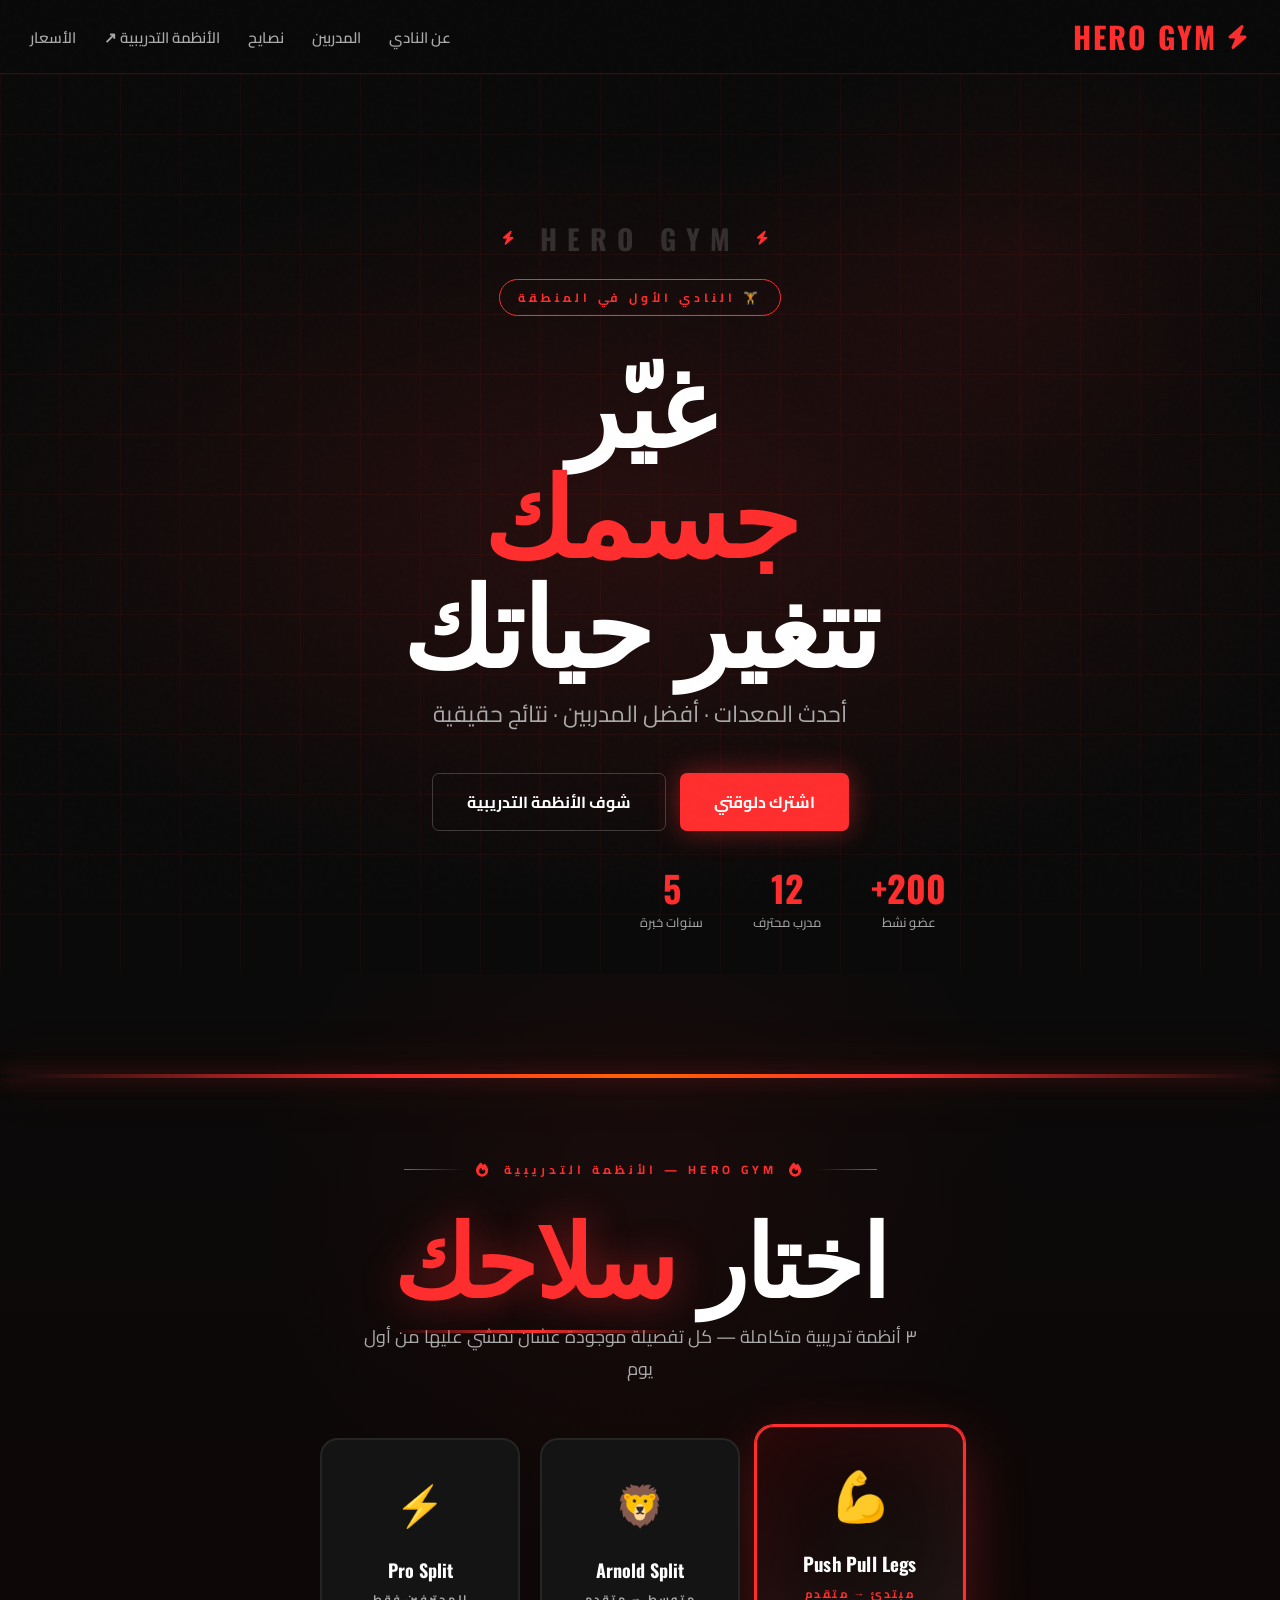
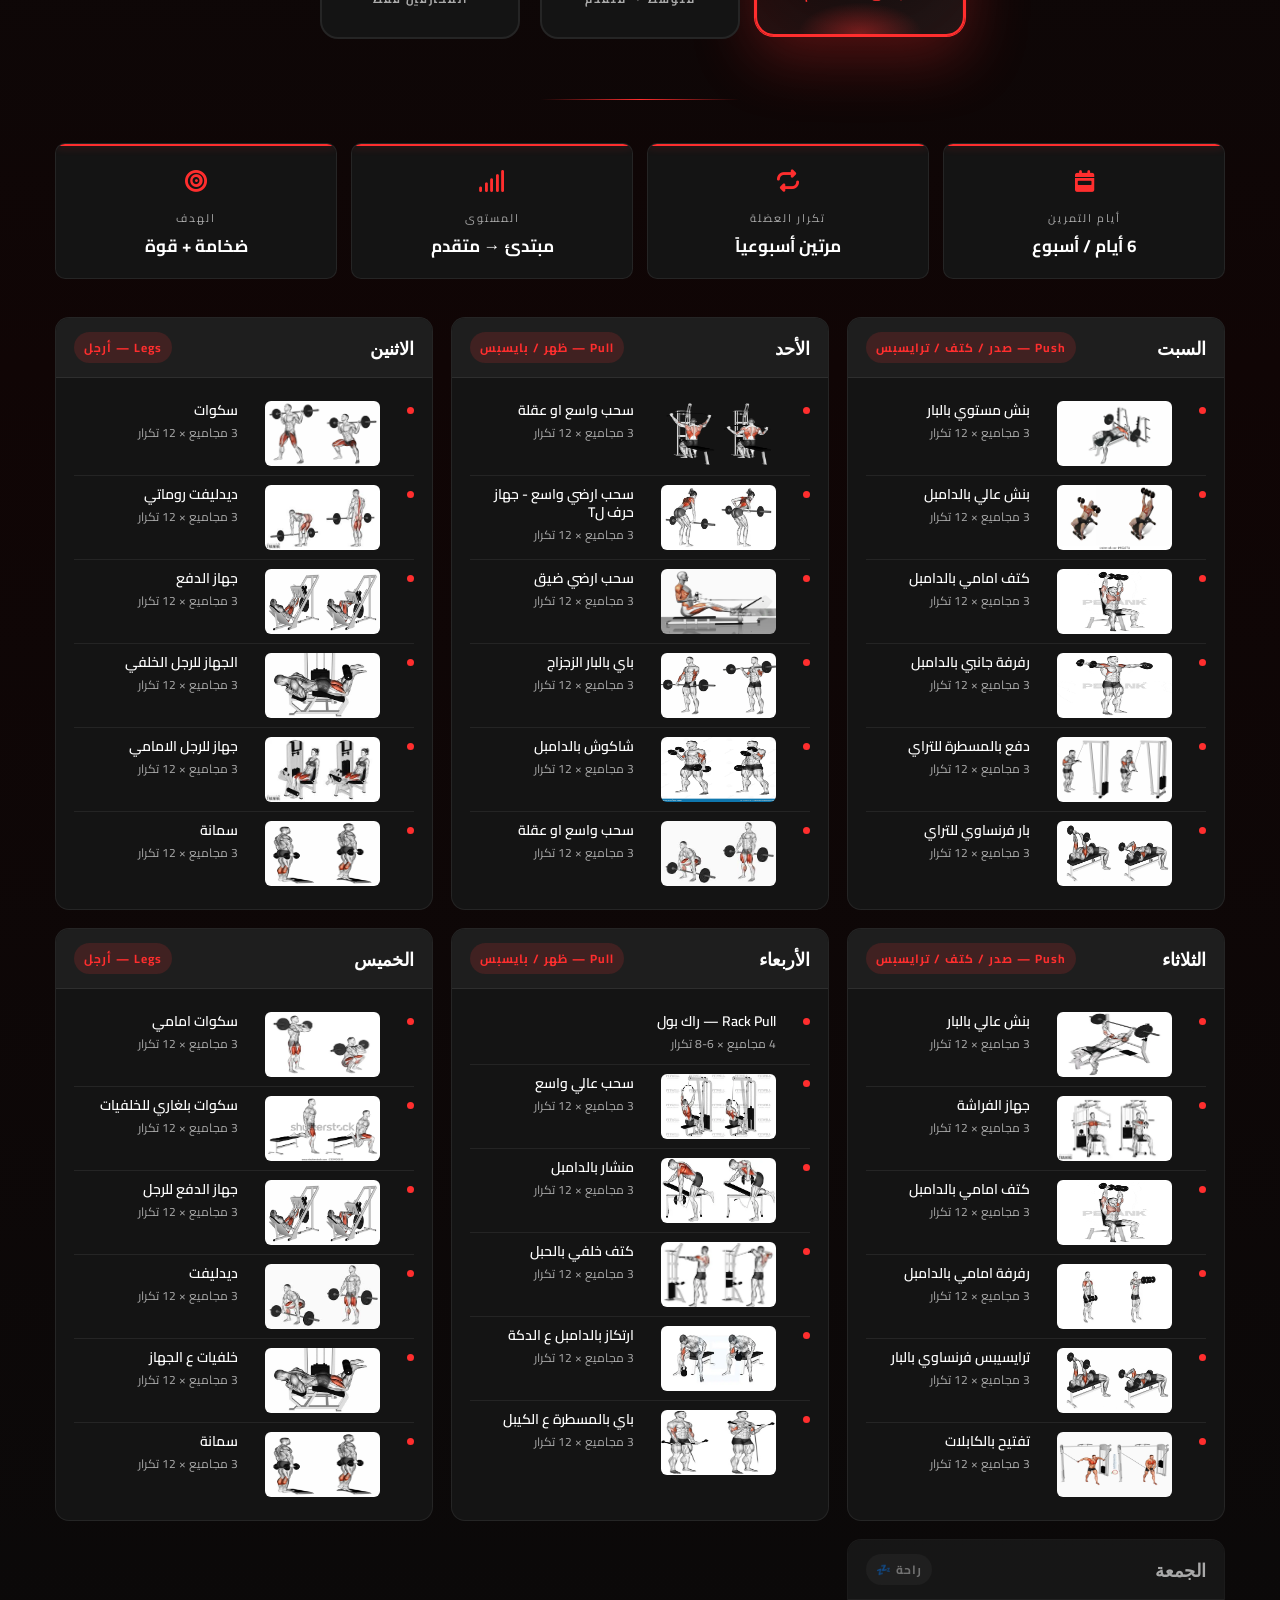
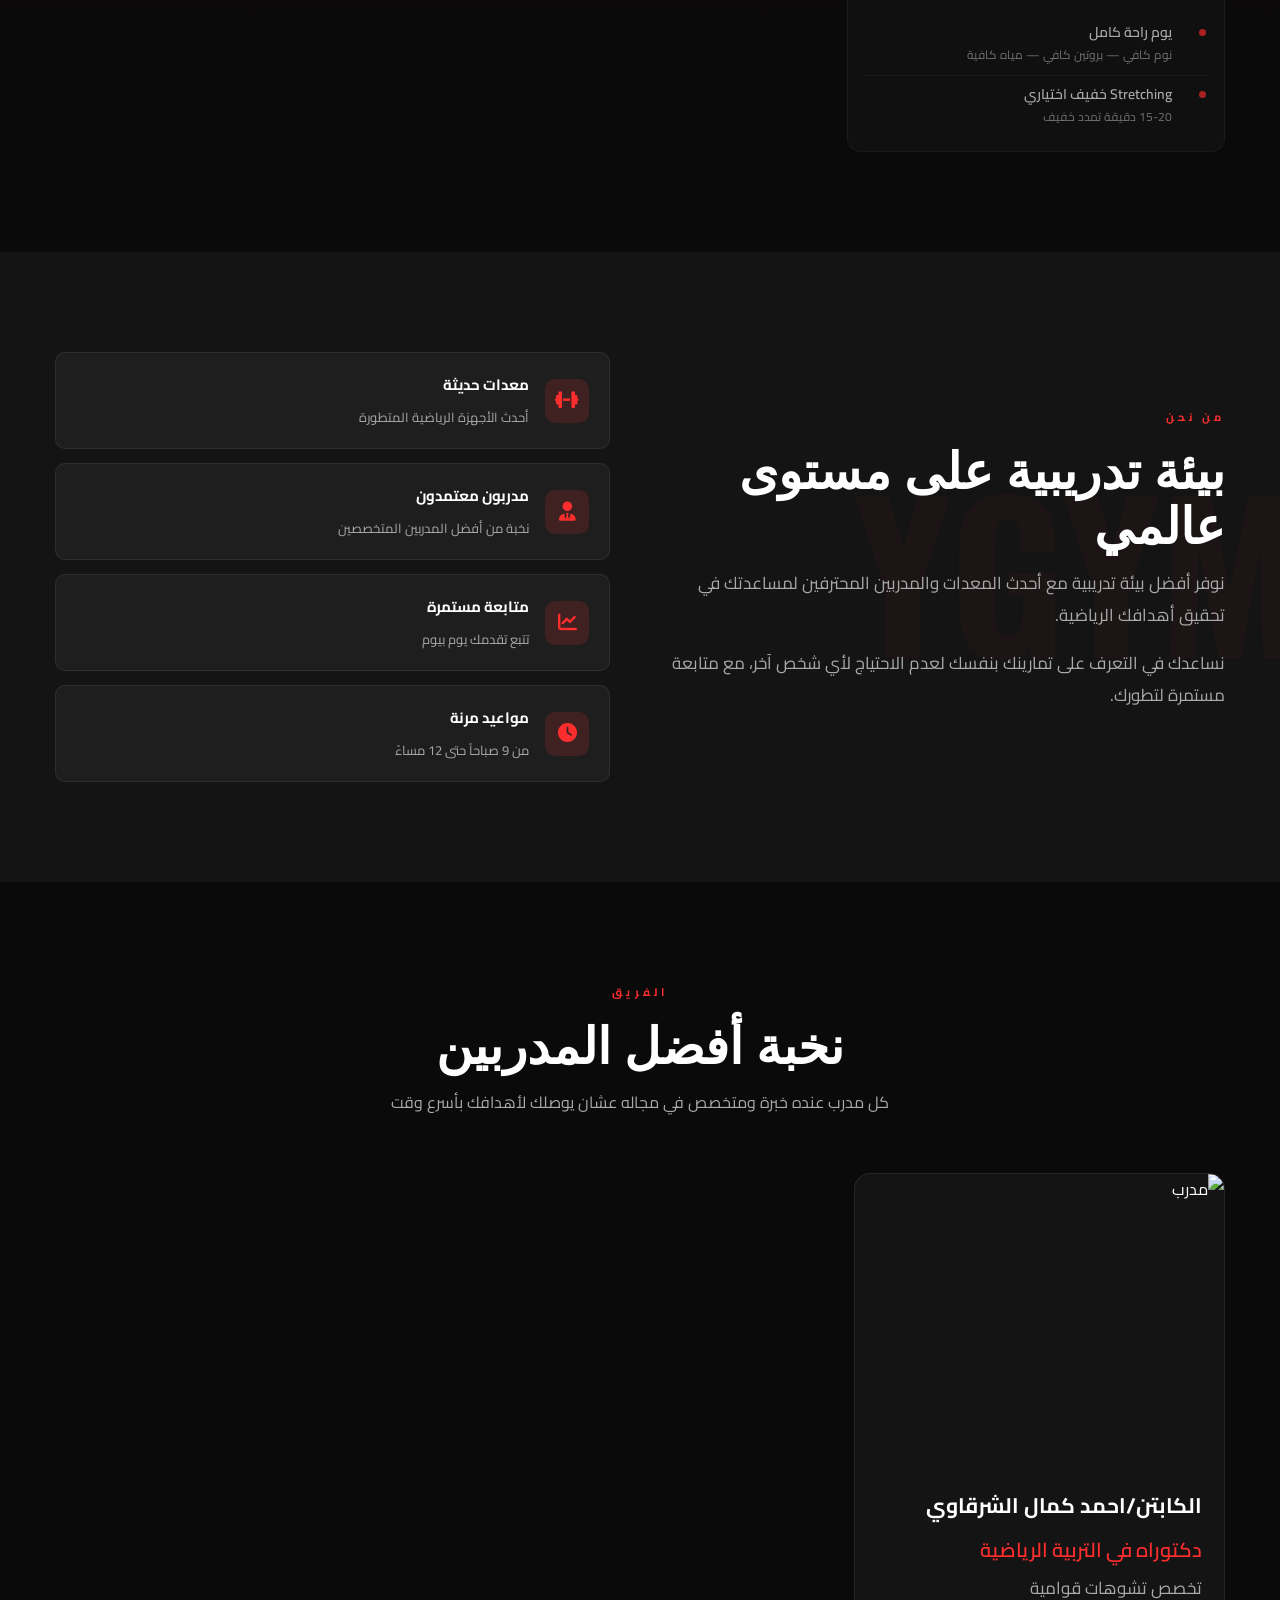
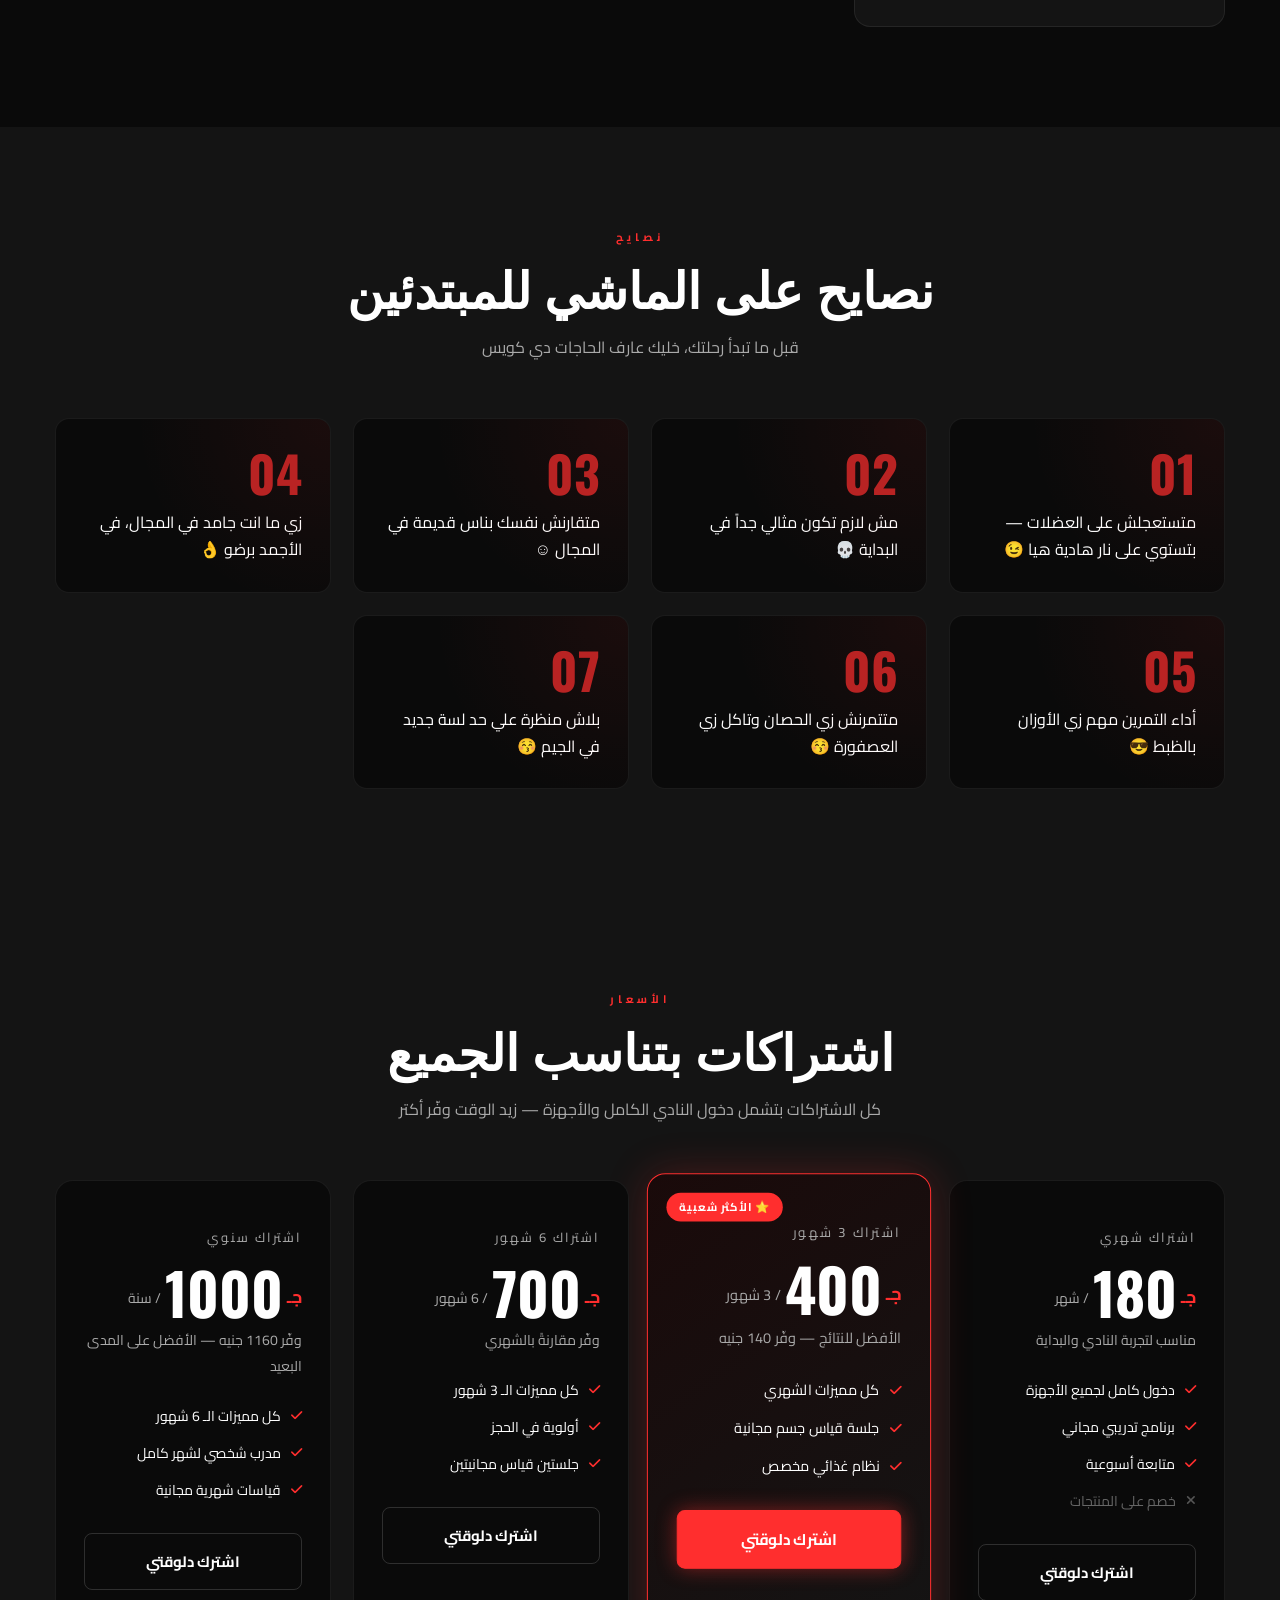
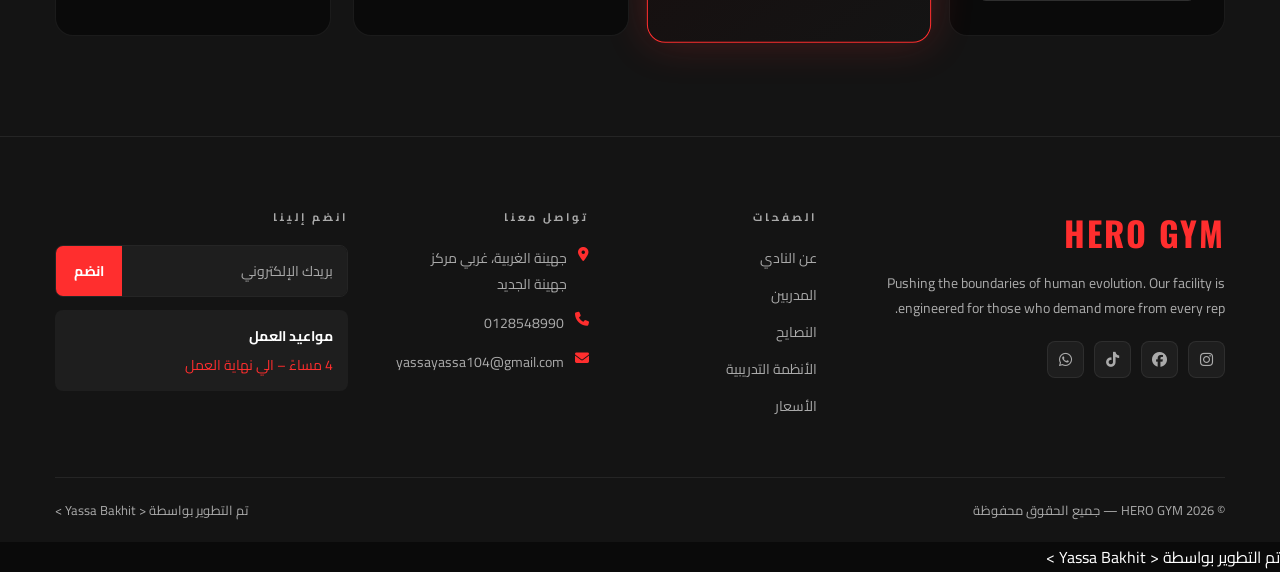
==== index.html @ cd68596b "Add files via upload" ====
<!DOCTYPE html>
<html lang="ar" dir="rtl">
<head>
  <meta charset="UTF-8">
  <meta name="viewport" content="width=device-width, initial-scale=1.0">
  <title>HERO GYM</title>

  <!-- Fonts -->
  <link rel="preconnect" href="https://fonts.googleapis.com">
  <link rel="preconnect" href="https://fonts.gstatic.com" crossorigin>
  <link href="https://fonts.googleapis.com/css2?family=Oswald:wght@400;600;700&family=Cairo:wght@400;600;700&display=swap" rel="stylesheet">

  <!-- Icons -->
  <link rel="stylesheet" href="https://cdnjs.cloudflare.com/ajax/libs/font-awesome/6.5.0/css/all.min.css">

  <!-- Styles -->
  <link rel="stylesheet" href="style.css">
</head>
<body>

<!-- ── Progress bar ──────────────────────── -->
<div id="progressBar"></div>

<!-- ── Back to top ───────────────────────── -->
<button id="backTop" aria-label="الرجوع للأعلى">
  <i class="fa-solid fa-arrow-up"></i>
</button>

<!-- ════════════════════════════════════════
     HEADER
════════════════════════════════════════ -->
<header class="header">
  <div class="logo">
    <i class="fa-solid fa-bolt"></i>
    HERO GYM
  </div>
  <nav class="nav">
    <button class="toggle" id="toggle" aria-label="القائمة">
      <i class="fa-solid fa-bars"></i>
    </button>
    <ul id="navigation">
      <li><a href="#about">عن النادي</a></li>
      <li><a href="#trainers">المدربين</a></li>
      <li><a href="#tips">نصايح</a></li>
      <li><a href="systems.html">الأنظمة التدريبية ↗</a></li>
      <li><a href="#pricing">الأسعار</a></li>
    </ul>
  </nav>
</header>

<!-- ════════════════════════════════════════
     HERO
════════════════════════════════════════ -->
<section class="hero" id="home">
  <div class="hero-bg"></div>
  <div class="hero-grid"></div>
  <div class="hero-content">
    <div class="hero-gym-name">
      <i class="fa-solid fa-bolt"></i>
      HERO GYM
      <i class="fa-solid fa-bolt"></i>
    </div>
    <div class="hero-badge">🏋️ النادي الأول في المنطقة</div>
    <h1 class="hero-title">
      غيّر<br><span>جسمك</span><br>تتغير حياتك
    </h1>
    <p class="hero-subtitle">أحدث المعدات · أفضل المدربين · نتائج حقيقية</p>
    <div class="hero-actions">
      <button class="btn-primary" onclick="document.getElementById('pricing').scrollIntoView({behavior:'smooth'})">اشترك دلوقتي</button>
      <button class="btn-outline"  onclick="window.location.href='systems.html'">شوف الأنظمة التدريبية</button>
    </div>
  </div>
  <div class="stats-bar">
    <div class="stat"><div class="stat-num" data-target="200">0</div><div class="stat-label">عضو نشط</div></div>
    <div class="stat"><div class="stat-num" data-target="12">0</div><div class="stat-label">مدرب محترف</div></div>
    <div class="stat"><div class="stat-num" data-target="5">0</div><div class="stat-label">سنوات خبرة</div></div>
  </div>
</section>

<!-- ════════════════════════════════════════
     TRAINING SYSTEMS
════════════════════════════════════════ -->
<section class="systems" id="systems">

  <div class="systems-fire-top"></div>

  <div class="container">

    <div class="systems-mega-header reveal">
      <div class="systems-eyebrow">
        <span class="eyebrow-line"></span>
        <i class="fa-solid fa-fire"></i>
        <span>HERO GYM — الأنظمة التدريبية</span>
        <i class="fa-solid fa-fire"></i>
        <span class="eyebrow-line"></span>
      </div>
      <h2 class="systems-mega-title">اختار <span>سلاحك</span></h2>
      <p class="systems-mega-sub">٣ أنظمة تدريبية متكاملة — كل تفصيلة موجودة عشان تمشي عليها من أول يوم</p>

      <div class="system-picker">
        <div class="picker-card active" data-tab="ppl">
          <div class="picker-icon">💪</div>
          <div class="picker-name">Push Pull Legs</div>
          <div class="picker-level">مبتدئ → متقدم</div>
          <div class="picker-glow"></div>
        </div>
        <div class="picker-card" data-tab="arnold">
          <div class="picker-icon">🦁</div>
          <div class="picker-name">Arnold Split</div>
          <div class="picker-level">متوسط → متقدم</div>
          <div class="picker-glow"></div>
        </div>
        <div class="picker-card" data-tab="pro">
          <div class="picker-icon">⚡</div>
          <div class="picker-name">Pro Split</div>
          <div class="picker-level">المحترفين فقط</div>
          <div class="picker-glow"></div>
        </div>
      </div>
    </div>

    <div class="systems-tabs" style="display:none">
      <button class="tab-btn active" data-tab="ppl">Push Pull Legs</button>
      <button class="tab-btn"        data-tab="arnold">Arnold Split</button>
      <button class="tab-btn"        data-tab="pro">Pro Split</button>
    </div>

    <!-- ══ TAB 1: Push Pull Legs ══ -->
    <div class="tab-panel active" id="ppl">
      <div class="system-meta">
        <div class="meta-card"><div class="meta-icon"><i class="fa-solid fa-calendar-week"></i></div><div class="meta-label">أيام التمرين</div><div class="meta-value">6 أيام / أسبوع</div></div>
        <div class="meta-card"><div class="meta-icon"><i class="fa-solid fa-repeat"></i></div><div class="meta-label">تكرار العضلة</div><div class="meta-value">مرتين أسبوعياً</div></div>
        <div class="meta-card"><div class="meta-icon"><i class="fa-solid fa-signal"></i></div><div class="meta-label">المستوى</div><div class="meta-value">مبتدئ → متقدم</div></div>
        <div class="meta-card"><div class="meta-icon"><i class="fa-solid fa-bullseye"></i></div><div class="meta-label">الهدف</div><div class="meta-value">ضخامة + قوة</div></div>
      </div>
        <!-- زرار الرجوع للأيام كلها -->
        <div class="days-back-bar" style="display:none;">
          <button class="days-back-btn" onclick="resetDayCards(this)">
            <i class="fa-solid fa-arrow-right"></i>
            رجوع للأيام كلها
          </button>
          <span class="days-back-label"></span>
        </div>
      <div class="days-grid">

        <!-- السبت: Push -->
        <div class="day-card">
          <div class="day-header">
            <span class="day-name">السبت</span>
            <span class="day-muscle">Push — صدر / كتف / ترايسبس</span>
          </div>
          <div class="day-exercises">
            <div class="exercise-item"><div class="ex-dot"></div><img src="Images/Bench Press.webp" alt=""><div class="ex-info"><div class="ex-name">بنش مستوي بالبار</div><div class="ex-sets">3 مجاميع × 12 تكرار</div></div></div>
            <div class="exercise-item"><div class="ex-dot"></div><img src="Images/Incline Dumbbell Press.webp" alt=""><div class="ex-info"><div class="ex-name">بنش عالي بالدامبل </div><div class="ex-sets">3 مجاميع × 12 تكرار</div></div></div>
            <div class="exercise-item"><div class="ex-dot"></div><img src="Images/Dumbbell-Shoulder-Press2.gif" alt=""><div class="ex-info"><div class="ex-name">كتف امامي بالدامبل</div><div class="ex-sets">3 مجاميع × 12 تكرار</div></div></div>
            <div class="exercise-item"><div class="ex-dot"></div><img src="Images/Dumbbell-Lateral-Raise2.gif" alt=""><div class="ex-info"><div class="ex-name">رفرفة جانبي بالدامبل</div><div class="ex-sets">3 مجاميع × 12 تكرار</div></div></div>
            <div class="exercise-item"><div class="ex-dot"></div><img src="Images/Tricep Pushdown.webp" alt=""><div class="ex-info"><div class="ex-name">دفع بالمسطرة للتراي</div><div class="ex-sets">3 مجاميع × 12 تكرار</div></div></div>
            <div class="exercise-item"><div class="ex-dot"></div><img src="Images/Overhead Tricep Extension.png" alt=""><div class="ex-info"><div class="ex-name">بار فرنساوي للتراي</div><div class="ex-sets">3 مجاميع × 12 تكرار</div></div></div>
          </div>
        </div>

        <!-- الأحد: Pull -->
        <div class="day-card">
          <div class="day-header">
            <span class="day-name">الأحد</span>
            <span class="day-muscle">Pull — ظهر / بايسبس</span>
          </div>
          <div class="day-exercises">
            <div class="exercise-item"><div class="ex-dot"></div><img src="Images/Lat Pulldown.webp" alt=""><div class="ex-info"><div class="ex-name">سحب واسع او عقلة</div><div class="ex-sets">3 مجاميع × 12 تكرار</div></div></div>
            <div class="exercise-item"><div class="ex-dot"></div><img src="Images/Bent-Over Row.webp" alt=""><div class="ex-info"><div class="ex-name">سحب ارضي واسع - جهاز حرف لT</div><div class="ex-sets">3 مجاميع × 12 تكرار</div></div></div>
            <div class="exercise-item"><div class="ex-dot"></div><img src="Images/cablerow.jpg" alt=""><div class="ex-info"><div class="ex-name">سحب ارضي ضيق</div><div class="ex-sets">3 مجاميع × 12 تكرار</div></div></div>
            <div class="exercise-item"><div class="ex-dot"></div><img src="Images/Barbell Curl.png" alt=""><div class="ex-info"><div class="ex-name">باي بالبار الزجزاج</div><div class="ex-sets">3 مجاميع × 12 تكرار</div></div></div>
            <div class="exercise-item"><div class="ex-dot"></div><img src="Images/HammerCurl.jpg" alt=""><div class="ex-info"><div class="ex-name">شاكوش بالدامبل</div><div class="ex-sets">3 مجاميع × 12 تكرار</div></div></div>
            <div class="exercise-item"><div class="ex-dot"></div><img src="Images/Deadlift.jpg" alt=""><div class="ex-info"><div class="ex-name">سحب واسع او عقلة</div><div class="ex-sets">3 مجاميع × 12 تكرار</div></div></div>
          </div>
        </div>

        <!-- الاثنين: Legs -->
        <div class="day-card">
          <div class="day-header">
            <span class="day-name">الاثنين</span>
            <span class="day-muscle">Legs — أرجل</span>
          </div>
          <div class="day-exercises">
            <div class="exercise-item"><div class="ex-dot"></div><img src="Images/squat.webp" alt=""><div class="ex-info"><div class="ex-name">سكوات</div><div class="ex-sets">3 مجاميع × 12 تكرار</div></div></div>
            <div class="exercise-item"><div class="ex-dot"></div><img src="Images/Romanian Deadlift.jpg" alt=""><div class="ex-info"><div class="ex-name">ديدليفت روماتي</div><div class="ex-sets">3 مجاميع × 12 تكرار</div></div></div>
            <div class="exercise-item"><div class="ex-dot"></div><img src="Images/Leg Press.webp" alt=""><div class="ex-info"><div class="ex-name">جهاز الدفع</div><div class="ex-sets">3 مجاميع × 12 تكرار</div></div></div>
            <div class="exercise-item"><div class="ex-dot"></div><img src="Images/Leg Curl.jpg" alt=""><div class="ex-info"><div class="ex-name">الجهاز للرجل الخلفي</div><div class="ex-sets">3 مجاميع × 12 تكرار</div></div></div>
            <div class="exercise-item"><div class="ex-dot"></div><img src="Images/Leg Extension.jpg" alt=""><div class="ex-info"><div class="ex-name">جهاز للرجل الامامي</div><div class="ex-sets">3 مجاميع × 12 تكرار</div></div></div>
            <div class="exercise-item"><div class="ex-dot"></div><img src="Images/Calf Raise.webp" alt=""><div class="ex-info"><div class="ex-name">سمانة</div><div class="ex-sets">3 مجاميع × 12 تكرار</div></div></div>
          </div>
        </div>

        <!-- الثلاثاء: Push مرة تانية -->
        <div class="day-card">
          <div class="day-header">
            <span class="day-name">الثلاثاء</span>
            <span class="day-muscle">Push — صدر / كتف / ترايسبس</span>
          </div>
          <div class="day-exercises">
            <div class="exercise-item"><div class="ex-dot"></div><img src="Images/Incline Barbell Press.webp" alt=""><div class="ex-info"><div class="ex-name">بنش عالي بالبار</div><div class="ex-sets">3 مجاميع × 12 تكرار</div></div></div>
            <div class="exercise-item"><div class="ex-dot"></div><img src="Images/Butterfly device.webp" alt=""><div class="ex-info"><div class="ex-name">جهاز الفراشة</div><div class="ex-sets">3 مجاميع × 12 تكرار</div></div></div>
            <div class="exercise-item"><div class="ex-dot"></div><img src="Images/Dumbbell-Shoulder-Press2.gif" alt=""><div class="ex-info"><div class="ex-name">كتف امامي بالدامبل</div><div class="ex-sets">3 مجاميع × 12 تكرار</div></div></div>
            <div class="exercise-item"><div class="ex-dot"></div><img src="Images/Front Raise.webp" alt=""><div class="ex-info"><div class="ex-name">رفرفة امامي بالدامبل</div><div class="ex-sets">3 مجاميع × 12 تكرار</div></div></div>
            <div class="exercise-item"><div class="ex-dot"></div><img src="Images/Overhead Tricep Extension.png" alt=""><div class="ex-info"><div class="ex-name">ترايسيبس فرنساوي بالبار</div><div class="ex-sets">3 مجاميع × 12 تكرار</div></div></div>
            <div class="exercise-item"><div class="ex-dot"></div><img src="Images/Cable Chest Fly.jpg" alt=""><div class="ex-info"><div class="ex-name">تفتيح بالكابلات</div><div class="ex-sets">3 مجاميع × 12 تكرار</div></div></div>
          </div>
        </div>

        <!-- الأربعاء: Pull مرة تانية -->
        <div class="day-card">
          <div class="day-header">
            <span class="day-name">الأربعاء</span>
            <span class="day-muscle">Pull — ظهر / بايسبس</span>
          </div>
          <div class="day-exercises">
            <div class="exercise-item"><div class="ex-dot"></div><div class="ex-info"><div class="ex-name">Rack Pull — راك بول</div><div class="ex-sets">4 مجاميع × 6-8 تكرار</div></div></div>
            <div class="exercise-item"><div class="ex-dot"></div><img src="Images/Wide-Grip Pulldown.webp" alt=""><div class="ex-info"><div class="ex-name">سحب عالي واسع</div><div class="ex-sets">3 مجاميع × 12 تكرار</div></div></div>
            <div class="exercise-item"><div class="ex-dot"></div><img src="Images/One-Arm Dumbbell Row.webp" alt=""><div class="ex-info"><div class="ex-name">منشار بالدامبل</div><div class="ex-sets">3 مجاميع × 12 تكرار</div></div></div>
            <div class="exercise-item"><div class="ex-dot"></div><img src="Images/Face Pull.webp" alt=""><div class="ex-info"><div class="ex-name">كتف خلفي بالحبل</div><div class="ex-sets">3 مجاميع × 12 تكرار</div></div></div>
            <div class="exercise-item"><div class="ex-dot"></div><img src="Images/Concentration Curl.webp" alt=""><div class="ex-info"><div class="ex-name"> ارتكاز بالدامبل ع الدكة</div><div class="ex-sets">3 مجاميع × 12 تكرار</div></div></div>
            <div class="exercise-item"><div class="ex-dot"></div><img src="Images/Cable Curl.jpg" alt=""><div class="ex-info"><div class="ex-name">باي بالمسطرة ع الكيبل</div><div class="ex-sets">3 مجاميع × 12 تكرار</div></div></div>
          </div>
        </div>

        <!-- الخميس: Legs مرة تانية -->
        <div class="day-card">
          <div class="day-header">
            <span class="day-name">الخميس</span>
            <span class="day-muscle">Legs — أرجل</span>
          </div>
          <div class="day-exercises">
            <div class="exercise-item"><div class="ex-dot"></div><img src="Images/Front Squat.webp" alt=""><div class="ex-info"><div class="ex-name">سكوات امامي</div><div class="ex-sets">3 مجاميع × 12 تكرار</div></div></div>
            <div class="exercise-item"><div class="ex-dot"></div><img src="Images/Bulgarian Split Squat.webp" alt=""><div class="ex-info"><div class="ex-name"> سكوات بلغاري للخلفيات </div><div class="ex-sets">3 مجاميع × 12 تكرار</div></div></div>
            <div class="exercise-item"><div class="ex-dot"></div><img src="Images/Leg Press.webp" alt=""><div class="ex-info"><div class="ex-name">جهاز الدفع للرجل</div><div class="ex-sets">3 مجاميع × 12 تكرار</div></div></div>
            <div class="exercise-item"><div class="ex-dot"></div><img src="Images/Deadlift.jpg" alt=""><div class="ex-info"><div class="ex-name"> ديدليفت</div><div class="ex-sets">3 مجاميع × 12 تكرار</div></div></div>
            <div class="exercise-item"><div class="ex-dot"></div><img src="Images/Leg Curl.jpg" alt=""><div class="ex-info"><div class="ex-name">خلفيات ع الجهاز </div><div class="ex-sets">3 مجاميع × 12 تكرار</div></div></div>
            <div class="exercise-item"><div class="ex-dot"></div><img src="Images/Calf Raise.webp" alt=""><div class="ex-info"><div class="ex-name">سمانة</div><div class="ex-sets">3 مجاميع × 12 تكرار</div></div></div>
          </div>
        </div>

        <!-- الجمعة: راحة -->
        <div class="day-card rest-day">
          <div class="day-header">
            <span class="day-name">الجمعة</span>
            <span class="day-muscle rest">راحة 💤</span>
          </div>
          <div class="day-exercises">
            <div class="exercise-item"><div class="ex-dot"></div><div class="ex-info"><div class="ex-name">يوم راحة كامل</div><div class="ex-sets">نوم كافي — بروتين كافي — مياه كافية</div></div></div>
            <div class="exercise-item"><div class="ex-dot"></div><div class="ex-info"><div class="ex-name">Stretching خفيف اختياري</div><div class="ex-sets">15-20 دقيقة تمدد خفيف</div></div></div>
          </div>
        </div>

      </div><!-- /days-grid PPL -->
    </div><!-- /tab-panel PPL -->

    <!-- ══ TAB 2: Arnold Split ══ -->
    <div class="tab-panel" id="arnold">
      <div class="system-meta">
        <div class="meta-card"><div class="meta-icon"><i class="fa-solid fa-calendar-week"></i></div><div class="meta-label">أيام التمرين</div><div class="meta-value">6 أيام / أسبوع</div></div>
        <div class="meta-card"><div class="meta-icon"><i class="fa-solid fa-repeat"></i></div><div class="meta-label">تكرار العضلة</div><div class="meta-value">مرتين أسبوعياً</div></div>
        <div class="meta-card"><div class="meta-icon"><i class="fa-solid fa-signal"></i></div><div class="meta-label">المستوى</div><div class="meta-value">متوسط → متقدم</div></div>
        <div class="meta-card"><div class="meta-icon"><i class="fa-solid fa-bullseye"></i></div><div class="meta-label">الهدف</div><div class="meta-value">ضخامة كاملة</div></div>
      </div>
        <!-- زرار الرجوع للأيام كلها -->
        <div class="days-back-bar" style="display:none;">
          <button class="days-back-btn" onclick="resetDayCards(this)">
            <i class="fa-solid fa-arrow-right"></i>
            رجوع للأيام كلها
          </button>
          <span class="days-back-label"></span>
        </div>
      <div class="days-grid">

        <!-- السبت: صدر + ظهر -->
        <div class="day-card">
          <div class="day-header">
            <span class="day-name">السبت</span>
            <span class="day-muscle">صدر + ظهر</span>
          </div>
          <div class="day-exercises">
            <div class="exercise-item"><div class="ex-dot"></div><img src="Images/Bench Press.webp" alt=""><div class="ex-info"><div class="ex-name">بنش مستوي بالبار</div><div class="ex-sets">3 مجاميع × 12 تكرار</div></div></div>            
            <div class="exercise-item"><div class="ex-dot"></div><img src="Images/Incline Dumbbell Press.webp" alt=""><div class="ex-info"><div class="ex-name">بنش عالي بالدامبل</div><div class="ex-sets">3 مجاميع × 12 تكرار</div></div></div>
            <div class="exercise-item"><div class="ex-dot"></div><img src="Images/Butterfly device.webp" alt=""><div class="ex-info"><div class="ex-name">جهاز الفراشة</div><div class="ex-sets">3 مجاميع × 12 تكرار</div></div></div>
            <div class="exercise-item"><div class="ex-dot"></div><img src="Images/Lat Pulldown.webp" alt=""><div class="ex-info"><div class="ex-name">سحب علوي للضهر</div><div class="ex-sets">3 مجاميع × 12 تكرار</div></div></div>
            <div class="exercise-item"><div class="ex-dot"></div><img src="Images/Bent-Over Row.webp" alt=""><div class="ex-info"><div class="ex-name">سحب ارضي واسع</div><div class="ex-sets">3 مجاميع × 12 تكرار</div></div></div>
            <div class="exercise-item"><div class="ex-dot"></div><img src="Images/One-Arm Dumbbell Row.webp" alt=""><div class="ex-info"><div class="ex-name">منشار بالدامبل</div><div class="ex-sets">3 مجاميع × 12 تكرار</div></div></div>
            <div class="exercise-item"><div class="ex-dot"></div><img src="Images/oneHandpullove.webp" alt=""><div class="ex-info"><div class="ex-name">سحب عالي فردي للضهر</div><div class="ex-sets">3 مجاميع × 12 تكرار</div></div></div>
          </div>
        </div>

        <!-- الأحد: كتف + أذرع -->
        <div class="day-card">
          <div class="day-header">
            <span class="day-name">الأحد</span>
            <span class="day-muscle">كتف + أذرع</span>
          </div>
          <div class="day-exercises">
            <div class="exercise-item"><div class="ex-dot"></div><img src="Images/Dumbbell-Shoulder-Press2.gif" alt=""><div class="ex-info"><div class="ex-name">كتف امامي بالدامبل</div><div class="ex-sets">3 مجاميع × 12 تكرار</div></div></div>            
            <div class="exercise-item"><div class="ex-dot"></div><img src="Images/Lateral Raises.webp" alt=""><div class="ex-info"><div class="ex-name">رفرفة جانبي بالدامبل</div><div class="ex-sets">3 مجاميع × 12 تكرار</div></div></div>
            <div class="exercise-item"><div class="ex-dot"></div><img src="Images/Rear shoulder on the machine.webp" alt=""><div class="ex-info"><div class="ex-name">كتف خلفي بالجهاز</div><div class="ex-sets">3 مجاميع × 12 تكرار</div></div></div>
            <div class="exercise-item"><div class="ex-dot"></div><img src="Images/Cable Curl.jpg" alt=""><div class="ex-info"><div class="ex-name">باي بالمسطرة ع الكيبل</div><div class="ex-sets">3 مجاميع × 12 تكرار</div></div></div>
            <div class="exercise-item"><div class="ex-dot"></div><img src="Images/Dumbbell curl mael.webp" alt=""><div class="ex-info"><div class="ex-name">باي ع الدكة</div><div class="ex-sets">3 مجاميع × 12 تكرار</div></div></div>
            <div class="exercise-item"><div class="ex-dot"></div><img src="Images/Overhead Tricep Extension.png" alt=""><div class="ex-info"><div class="ex-name">ترايسيبس فرنساوي</div><div class="ex-sets">3 مجاميع × 12 تكرار</div></div></div>
            <div class="exercise-item"><div class="ex-dot"></div><img src="Images/Tricep Pushdown.webp" alt=""><div class="ex-info"><div class="ex-name">ترايسيبس بالمسطرة ع الكيبل</div><div class="ex-sets">3 مجاميع × 12 تكرار</div></div></div>
          </div>
        </div>

        <!-- الاثنين: أرجل -->
        <div class="day-card">
          <div class="day-header">
            <span class="day-name">الاثنين</span>
            <span class="day-muscle">أرجل كاملة</span>
          </div>
          <div class="day-exercises">
            <div class="exercise-item"><div class="ex-dot"></div><img src="Images/squat.webp" alt=""><div class="ex-info"><div class="ex-name">سكوات</div><div class="ex-sets">3 مجاميع × 12 تكرار</div></div></div>
            <div class="exercise-item"><div class="ex-dot"></div><img src="Images/Romanian Deadlift.jpg" alt=""><div class="ex-info"><div class="ex-name">ديدليفت روماتي</div><div class="ex-sets">3 مجاميع × 12 تكرار</div></div></div>
            <div class="exercise-item"><div class="ex-dot"></div><img src="Images/Leg Press.webp" alt=""><div class="ex-info"><div class="ex-name">جهاز الدفع</div><div class="ex-sets">3 مجاميع × 12 تكرار</div></div></div>
            <div class="exercise-item"><div class="ex-dot"></div><img src="Images/Leg Curl.jpg" alt=""><div class="ex-info"><div class="ex-name">الجهاز للرجل الخلفي</div><div class="ex-sets">3 مجاميع × 12 تكرار</div></div></div>
            <div class="exercise-item"><div class="ex-dot"></div><img src="Images/Leg Extension.jpg" alt=""><div class="ex-info"><div class="ex-name">جهاز للرجل الامامي</div><div class="ex-sets">3 مجاميع × 12 تكرار</div></div></div>
            <div class="exercise-item"><div class="ex-dot"></div><img src="Images/Calf Raise.webp" alt=""><div class="ex-info"><div class="ex-name">سمانة</div><div class="ex-sets">3 مجاميع × 12 تكرار</div></div></div>
          </div>
        </div>

        <!-- الثلاثاء: صدر + ظهر (تكرار) -->
        <div class="day-card">
          <div class="day-header">
            <span class="day-name">الثلاثاء</span>
            <span class="day-muscle">صدر + ظهر</span>
          </div>
          <div class="day-exercises">
            <div class="exercise-item"><div class="ex-dot"></div><img src="Images/Bench Press.webp" alt=""><div class="ex-info"><div class="ex-name">بنش مستوي بالبار</div><div class="ex-sets">3 مجاميع × 12 تكرار</div></div></div>            
            <div class="exercise-item"><div class="ex-dot"></div><img src="Images/Incline Dumbbell Press.webp" alt=""><div class="ex-info"><div class="ex-name">بنش عالي بالدامبل</div><div class="ex-sets">3 مجاميع × 12 تكرار</div></div></div>
            <div class="exercise-item"><div class="ex-dot"></div><img src="Images/Dumbbell Flyes.png" alt=""><div class="ex-info"><div class="ex-name">تفتيح بالدامبل</div><div class="ex-sets">3 مجاميع × 12 تكرار</div></div></div>
            <div class="exercise-item"><div class="ex-dot"></div><img src="Images/Lat Pulldown.webp" alt=""><div class="ex-info"><div class="ex-name">سحب علوي للضهر</div><div class="ex-sets">3 مجاميع × 12 تكرار</div></div></div>
            <div class="exercise-item"><div class="ex-dot"></div><img src="Images/cablerow.jpg" alt=""><div class="ex-info"><div class="ex-name">سحب ارضي ضيق</div><div class="ex-sets">3 مجاميع × 12 تكرار</div></div></div>
            <div class="exercise-item"><div class="ex-dot"></div><img src="Images/oneHandpullove.webp" alt=""><div class="ex-info"><div class="ex-name">سحب عالي ع الكيبل قاعد</div><div class="ex-sets">3 مجاميع × 12 تكرار</div></div></div>
            <div class="exercise-item"><div class="ex-dot"></div><img src="Images/oneHandpullove.webp" alt=""><div class="ex-info"><div class="ex-name">سحب عالي فردي للضهر</div><div class="ex-sets">3 مجاميع × 12 تكرار</div></div></div>
          </div>
        </div>

        <!-- الأربعاء: كتف + أذرع (تكرار) -->
        <div class="day-card">
          <div class="day-header">
            <span class="day-name">الأربعاء</span>
            <span class="day-muscle">كتف + أذرع</span>
          </div>
          <div class="day-exercises">
            <div class="exercise-item"><div class="ex-dot"></div><img src="Images/Dumbbell-Shoulder-Press2.gif" alt=""><div class="ex-info"><div class="ex-name">كتف امامي بالدامبل</div><div class="ex-sets">3 مجاميع × 12 تكرار</div></div></div>            
            <div class="exercise-item"><div class="ex-dot"></div><img src="Images/Lateral Raises.webp" alt=""><div class="ex-info"><div class="ex-name">رفرفة جانبي بالدامبل</div><div class="ex-sets">3 مجاميع × 12 تكرار</div></div></div>
            <div class="exercise-item"><div class="ex-dot"></div><img src="Images/Rear shoulder on the machine.webp" alt=""><div class="ex-info"><div class="ex-name">كتف خلفي بالجهاز</div><div class="ex-sets">3 مجاميع × 12 تكرار</div></div></div>
            <div class="exercise-item"><div class="ex-dot"></div><img src="Images/Cable Curl.jpg" alt=""><div class="ex-info"><div class="ex-name">باي بالمسطرة ع الكيبل</div><div class="ex-sets">3 مجاميع × 12 تكرار</div></div></div>
            <div class="exercise-item"><div class="ex-dot"></div><img src="Images/Dumbbell curl mael.webp" alt=""><div class="ex-info"><div class="ex-name">باي ع الدكة</div><div class="ex-sets">3 مجاميع × 12 تكرار</div></div></div>
            <div class="exercise-item"><div class="ex-dot"></div><img src="Images/Overhead Tricep Extension.png" alt=""><div class="ex-info"><div class="ex-name">ترايسيبس فرنساوي</div><div class="ex-sets">3 مجاميع × 12 تكرار</div></div></div>
            <div class="exercise-item"><div class="ex-dot"></div><img src="Images/Tricep Pushdown.webp" alt=""><div class="ex-info"><div class="ex-name">ترايسيبس بالمسطرة ع الكيبل</div><div class="ex-sets">3 مجاميع × 12 تكرار</div></div></div>
          </div>
        </div>

        <!-- الخميس: أرجل (تكرار) -->
        <div class="day-card">
          <div class="day-header">
            <span class="day-name">الخميس</span>
            <span class="day-muscle">(اختياري) رجل كاملة</span>
          </div>
          <div class="day-exercises">
            <div class="exercise-item"><div class="ex-dot"></div><img src="Images/squat.webp" alt=""><div class="ex-info"><div class="ex-name">سكوات</div><div class="ex-sets">3 مجاميع × 12 تكرار</div></div></div>
            <div class="exercise-item"><div class="ex-dot"></div><img src="Images/Romanian Deadlift.jpg" alt=""><div class="ex-info"><div class="ex-name">ديدليفت روماتي</div><div class="ex-sets">3 مجاميع × 12 تكرار</div></div></div>
            <div class="exercise-item"><div class="ex-dot"></div><img src="Images/Leg Press.webp" alt=""><div class="ex-info"><div class="ex-name">جهاز الدفع</div><div class="ex-sets">3 مجاميع × 12 تكرار</div></div></div>
            <div class="exercise-item"><div class="ex-dot"></div><img src="Images/Leg Curl.jpg" alt=""><div class="ex-info"><div class="ex-name">الجهاز للرجل الخلفي</div><div class="ex-sets">3 مجاميع × 12 تكرار</div></div></div>
            <div class="exercise-item"><div class="ex-dot"></div><img src="Images/Leg Extension.jpg" alt=""><div class="ex-info"><div class="ex-name">جهاز للرجل الامامي</div><div class="ex-sets">3 مجاميع × 12 تكرار</div></div></div>
            <div class="exercise-item"><div class="ex-dot"></div><img src="Images/Calf Raise.webp" alt=""><div class="ex-info"><div class="ex-name">سمانة</div><div class="ex-sets">3 مجاميع × 12 تكرار</div></div></div>
          </div>
        </div>

        <!-- الجمعة: راحة -->
        <div class="day-card rest-day">
          <div class="day-header">
            <span class="day-name">الجمعة</span>
            <span class="day-muscle rest">راحة 💤</span>
          </div>
          <div class="day-exercises">
            <div class="exercise-item"><div class="ex-dot"></div><div class="ex-info"><div class="ex-name">يوم راحة كامل</div><div class="ex-sets">العضلة بتتبني في الراحة مش في التمرين</div></div></div>
          </div>
        </div>

      </div><!-- /days-grid Arnold -->
    </div><!-- /tab-panel Arnold -->

    <!-- ══ TAB 3: Pro Split ══ -->
    <div class="tab-panel" id="pro">
      <div class="system-meta">
        <div class="meta-card"><div class="meta-icon"><i class="fa-solid fa-calendar-week"></i></div><div class="meta-label">أيام التمرين</div><div class="meta-value">5 أيام / أسبوع</div></div>
        <div class="meta-card"><div class="meta-icon"><i class="fa-solid fa-repeat"></i></div><div class="meta-label">تكرار العضلة</div><div class="meta-value">مرة أسبوعياً</div></div>
        <div class="meta-card"><div class="meta-icon"><i class="fa-solid fa-signal"></i></div><div class="meta-label">المستوى</div><div class="meta-value">مبتدئ → متوسط</div></div>
        <div class="meta-card"><div class="meta-icon"><i class="fa-solid fa-bullseye"></i></div><div class="meta-label">الهدف</div><div class="meta-value">تشكيل + ضخامة</div></div>
      </div>
        <!-- زرار الرجوع للأيام كلها -->
        <div class="days-back-bar" style="display:none;">
          <button class="days-back-btn" onclick="resetDayCards(this)">
            <i class="fa-solid fa-arrow-right"></i>
            رجوع للأيام كلها
          </button>
          <span class="days-back-label"></span>
        </div>
      <div class="days-grid">

        <!-- السبت: صدر -->
        <div class="day-card">
          <div class="day-header">
            <span class="day-name">السبت</span>
            <span class="day-muscle">صدر — Chest Day</span>
          </div>
          <div class="day-exercises">
            <div class="exercise-item"><div class="ex-dot"></div><img src="Images/Bench Press.webp" alt=""><div class="ex-info"><div class="ex-name">بنش مستوي بالبار</div><div class="ex-sets">3 مجاميع × 12 تكرار</div></div></div>            
            <div class="exercise-item"><div class="ex-dot"></div><img src="Images/Incline Dumbbell Press.webp" alt=""><div class="ex-info"><div class="ex-name">بنش عالي بالدامبل</div><div class="ex-sets">3 مجاميع × 12 تكرار</div></div></div>
            <div class="exercise-item"><div class="ex-dot"></div><img src="Images/Dumbbell Flyes.png" alt=""><div class="ex-info"><div class="ex-name">تفتيح بالدامبل</div><div class="ex-sets">3 مجاميع × 12 تكرار</div></div></div>
            <div class="exercise-item"><div class="ex-dot"></div><img src="Images/Butterfly device.webp" alt=""><div class="ex-info"><div class="ex-name">جهاز الفراشة</div><div class="ex-sets">3 مجاميع × 12 تكرار</div></div></div>
            <div class="exercise-item"><div class="ex-dot"></div><img src="Images/Cable Chest Fly.jpg" alt=""><div class="ex-info"><div class="ex-name">كابلات</div><div class="ex-sets">3 مجاميع × 12 تكرار</div></div></div>
          </div>
        </div>

        <!-- الأحد: ظهر -->
        <div class="day-card">
          <div class="day-header">
            <span class="day-name">الأحد</span>
            <span class="day-muscle">ظهر — Back Day</span>
          </div>
          <div class="day-exercises">
            <div class="exercise-item"><div class="ex-dot"></div><img src="Images/Bent-Over Row.webp" alt=""><div class="ex-info"><div class="ex-name">سحب ارضي واسع</div><div class="ex-sets">3 مجاميع × 12 تكرار</div></div></div>
            <div class="exercise-item"><div class="ex-dot"></div><img src="Images/LatPullDownDeak.png" alt=""><div class="ex-info"><div class="ex-name">سحب عالي ضيق</div><div class="ex-sets">3 مجاميع × 12 تكرار</div></div></div>
            <div class="exercise-item"><div class="ex-dot"></div><img src="Images/Lat Pulldown.webp" alt=""><div class="ex-info"><div class="ex-name">سحب علوي للضهر</div><div class="ex-sets">3 مجاميع × 12 تكرار</div></div></div>
            <div class="exercise-item"><div class="ex-dot"></div><img src="Images/cablerow.jpg" alt=""><div class="ex-info"><div class="ex-name">سحب ارضي ضيق</div><div class="ex-sets">3 مجاميع × 12 تكرار</div></div></div>
            <div class="exercise-item"><div class="ex-dot"></div><img src="Images/oneHandpullove.webp" alt=""><div class="ex-info"><div class="ex-name">سحب عالي ع الكيبل قاعد</div><div class="ex-sets">3 مجاميع × 12 تكرار</div></div></div>
            <div class="exercise-item"><div class="ex-dot"></div><img src="Images/oneHandpullove.webp" alt=""><div class="ex-info"><div class="ex-name">سحب عالي فردي للضهر</div><div class="ex-sets">3 مجاميع × 12 تكرار</div></div></div>
            <div class="exercise-item"><div class="ex-dot"></div><img src="Images/Traps.jpg" alt=""><div class="ex-info"><div class="ex-name"> ترابيس</div><div class="ex-sets">3 مجاميع × 12 تكرار</div></div></div>
          </div>
        </div>

        <!-- الاثنين: أرجل -->
        <div class="day-card">
          <div class="day-header">
            <span class="day-name">الاثنين</span>
            <span class="day-muscle">أرجل — Leg Day</span>
          </div>
          <div class="day-exercises">
            <div class="exercise-item"><div class="ex-dot"></div><img src="Images/squat.webp" alt=""><div class="ex-info"><div class="ex-name">سكوات</div><div class="ex-sets">3 مجاميع × 12 تكرار</div></div></div>
            <div class="exercise-item"><div class="ex-dot"></div><img src="Images/Romanian Deadlift.jpg" alt=""><div class="ex-info"><div class="ex-name">ديدليفت روماتي</div><div class="ex-sets">3 مجاميع × 12 تكرار</div></div></div>
            <div class="exercise-item"><div class="ex-dot"></div><img src="Images/Leg Press.webp" alt=""><div class="ex-info"><div class="ex-name">جهاز الدفع</div><div class="ex-sets">3 مجاميع × 12 تكرار</div></div></div>
            <div class="exercise-item"><div class="ex-dot"></div><img src="Images/Leg Curl.jpg" alt=""><div class="ex-info"><div class="ex-name">الجهاز للرجل الخلفي</div><div class="ex-sets">3 مجاميع × 12 تكرار</div></div></div>
            <div class="exercise-item"><div class="ex-dot"></div><img src="Images/Leg Extension.jpg" alt=""><div class="ex-info"><div class="ex-name">جهاز للرجل الامامي</div><div class="ex-sets">3 مجاميع × 12 تكرار</div></div></div>
            <div class="exercise-item"><div class="ex-dot"></div><img src="Images/Calf Raise.webp" alt=""><div class="ex-info"><div class="ex-name">سمانة</div><div class="ex-sets">3 مجاميع × 12 تكرار</div></div></div>
          </div>
        </div>

        <!-- الثلاثاء: راحة -->
        <div class="day-card rest-day">
          <div class="day-header">
            <span class="day-name">الثلاثاء</span>
            <span class="day-muscle rest">راحة 💤</span>
          </div>
          <div class="day-exercises">
            <div class="exercise-item"><div class="ex-dot"></div><div class="ex-info"><div class="ex-name">يوم راحة أو كارديو خفيف</div><div class="ex-sets">30 دقيقة مشي أو بايك</div></div></div>
          </div>
        </div>

        <!-- الأربعاء: كتف -->
        <div class="day-card">
          <div class="day-header">
            <span class="day-name">الأربعاء</span>
            <span class="day-muscle">كتف — Shoulder Day</span>
          </div>
          <div class="day-exercises">
            <div class="exercise-item"><div class="ex-dot"></div><img src="Images/Dumbbell-Shoulder-Press2.gif" alt=""><div class="ex-info"><div class="ex-name">كتف امامي بالدامبل</div><div class="ex-sets">3 مجاميع × 12 تكرار</div></div></div>            
            <div class="exercise-item"><div class="ex-dot"></div><img src="Images/Lateral Raises.webp" alt=""><div class="ex-info"><div class="ex-name">رفرفة جانبي بالدامبل</div><div class="ex-sets">3 مجاميع × 12 تكرار</div></div></div>
            <div class="exercise-item"><div class="ex-dot"></div><img src="Images/Rear shoulder on the machine.webp" alt=""><div class="ex-info"><div class="ex-name">كتف خلفي بالجهاز</div><div class="ex-sets">3 مجاميع × 12 تكرار</div></div></div>
            <div class="exercise-item"><div class="ex-dot"></div><img src="Images/Face Pull.webp" alt=""><div class="ex-info"><div class="ex-name">كتف خلفي بالحبل</div><div class="ex-sets">3 مجاميع × 12 تكرار</div></div></div>
            <div class="exercise-item"><div class="ex-dot"></div><img src="Images/Front Raise.webp" alt=""><div class="ex-info"><div class="ex-name">رفرفة امامي</div><div class="ex-sets">3 مجاميع × 12 تكرار</div></div></div>
          </div>
        </div>

        <!-- الخميس: أذرع -->
        <div class="day-card">
          <div class="day-header">
            <span class="day-name">الخميس</span>
            <span class="day-muscle">أذرع — Arms Day</span>
          </div>
          <div class="day-exercises">
            <div class="exercise-item"><div class="ex-dot"></div><img src="Images/Concentration Curl.webp" alt=""><div class="ex-info"><div class="ex-name">ارتكاز بالدامبل ع الدكة</div><div class="ex-sets">3 مجاميع × 12 تكرار</div></div></div>            
            <div class="exercise-item"><div class="ex-dot"></div><img src="Images/Cable Curl.jpg" alt=""><div class="ex-info"><div class="ex-name">باي بالمسطرة ع الكيبل</div><div class="ex-sets">3 مجاميع × 12 تكرار</div></div></div>
            <div class="exercise-item"><div class="ex-dot"></div><img src="Images/Dumbbell curl mael.webp" alt=""><div class="ex-info"><div class="ex-name">باي ع الدكة</div><div class="ex-sets">3 مجاميع × 12 تكرار</div></div></div>
            <div class="exercise-item"><div class="ex-dot"></div><img src="Images/Overhead Tricep Extension.png" alt=""><div class="ex-info"><div class="ex-name">ترايسيبس فرنساوي</div><div class="ex-sets">3 مجاميع × 12 تكرار</div></div></div>
            <div class="exercise-item"><div class="ex-dot"></div><img src="Images/Tricep Pushdown.webp" alt=""><div class="ex-info"><div class="ex-name">ترايسيبس بالمسطرة ع الكيبل</div><div class="ex-sets">3 مجاميع × 12 تكرار</div></div></div>
            <div class="exercise-item"><div class="ex-dot"></div><img src="Images/Tricep Dips.webp" alt=""><div class="ex-info"><div class="ex-name">دبس للتراي</div><div class="ex-sets">3 مجاميع × 12 تكرار</div></div></div>

          </div>
        </div>

        <!-- الجمعة: راحة -->
        <div class="day-card rest-day">
          <div class="day-header">
            <span class="day-name">الجمعة</span>
            <span class="day-muscle rest">راحة 💤</span>
          </div>
          <div class="day-exercises">
            <div class="exercise-item"><div class="ex-dot"></div><div class="ex-info"><div class="ex-name">يوم راحة كامل</div><div class="ex-sets">نوم — تغذية — تعافي</div></div></div>
          </div>
        </div>

      </div><!-- /days-grid Pro -->
    </div><!-- /tab-panel Pro -->

  </div><!-- /container -->
</section>

<!-- ════════════════════════════════════════
     ABOUT
════════════════════════════════════════ -->
<section class="about" id="about">
  <div class="container">
    <div class="about-grid">
      <div class="about-text reveal">
        <div class="section-label">من نحن</div>
        <h2 class="section-title">بيئة تدريبية على مستوى عالمي</h2>
        <p>نوفر أفضل بيئة تدريبية مع أحدث المعدات والمدربين المحترفين لمساعدتك في تحقيق أهدافك الرياضية.</p>
        <p>نساعدك في التعرف على تمارينك بنفسك لعدم الاحتياج لأي شخص آخر، مع متابعة مستمرة لتطورك.</p>
      </div>
      <div class="about-features reveal">
        <div class="feature-card"><div class="feature-icon"><i class="fa-solid fa-dumbbell"></i></div><div class="feature-text"><strong>معدات حديثة</strong><span>أحدث الأجهزة الرياضية المتطورة</span></div></div>
        <div class="feature-card"><div class="feature-icon"><i class="fa-solid fa-user-tie"></i></div><div class="feature-text"><strong>مدربون معتمدون</strong><span>نخبة من أفضل المدربين المتخصصين</span></div></div>
        <div class="feature-card"><div class="feature-icon"><i class="fa-solid fa-chart-line"></i></div><div class="feature-text"><strong>متابعة مستمرة</strong><span>تتبع تقدمك يوم بيوم</span></div></div>
        <div class="feature-card"><div class="feature-icon"><i class="fa-solid fa-clock"></i></div><div class="feature-text"><strong>مواعيد مرنة</strong><span>من 9 صباحاً حتى 12 مساءً</span></div></div>
      </div>
    </div>
  </div>
</section>

<!-- ════════════════════════════════════════
     TRAINERS
════════════════════════════════════════ -->
<section class="trainers" id="trainers">
  <div class="container">
    <div class="section-header reveal">
      <div class="section-label">الفريق</div>
      <h2 class="section-title">نخبة أفضل المدربين</h2>
      <p>كل مدرب عنده خبرة ومتخصص في مجاله عشان يوصلك لأهدافك بأسرع وقت</p>
    </div>
    <div class="trainers-grid">
      <div class="trainer-card"><img class="trainer-img" src="images/(1) WhatsApp - Google Chrome 22_04_2026 03_04_30 م.png" alt="مدرب"><div class="trainer-info"><div class="trainer-name"> الكابتن/احمد كمال الشرقاوي</div><div class="trainer-role">دكتوراه في التربية الرياضية</div><div class="trainer-spec"> تخصص تشوهات قوامية</div></div></div>
    </div>
  </div>
</section>

<!-- ════════════════════════════════════════
     TIPS
════════════════════════════════════════ -->
<section class="tips" id="tips">
  <div class="container">
    <div class="section-header reveal">
      <div class="section-label">نصايح</div>
      <h2 class="section-title">نصايح على الماشي للمبتدئين</h2>
      <p>قبل ما تبدأ رحلتك، خليك عارف الحاجات دي كويس</p>
    </div>
    <div class="tips-grid">
      <div class="tip-card"><div class="tip-num">01</div><p class="tip-text">متستعجلش على العضلات — بتستوي على نار هادية هيا 😉</p></div>
      <div class="tip-card"><div class="tip-num">02</div><p class="tip-text">مش لازم تكون مثالي جداً في البداية 💀</p></div>
      <div class="tip-card"><div class="tip-num">03</div><p class="tip-text">متقارنش نفسك بناس قديمة في المجال ☺️</p></div>
      <div class="tip-card"><div class="tip-num">04</div><p class="tip-text">زي ما انت جامد في المجال، في الأجمد برضو 👌</p></div>
      <div class="tip-card"><div class="tip-num">05</div><p class="tip-text">أداء التمرين مهم زي الأوزان بالظبط 😎</p></div>
      <div class="tip-card"><div class="tip-num">06</div><p class="tip-text">متتمرنش زي الحصان وتاكل زي العصفورة 😚</p></div>
      <div class="tip-card"><div class="tip-num">07</div><p class="tip-text">  بلاش منظرة علي حد لسة جديد في الجيم  😚</p></div>
    </div>
  </div>
</section>

<!-- ════════════════════════════════════════
     PRICING
════════════════════════════════════════ -->
<section class="pricing" id="pricing">
  <div class="container">
    <div class="section-header reveal">
      <div class="section-label">الأسعار</div>
      <h2 class="section-title">اشتراكات بتناسب الجميع</h2>
      <p>كل الاشتراكات بتشمل دخول النادي الكامل والأجهزة — زيد الوقت وفّر أكتر</p>
    </div>
    <div class="pricing-grid">

      <!-- شهري -->
      <div class="price-card">
        <div class="price-period">اشتراك شهري</div>
        <div class="price-amount">
          <span class="currency">جـ</span>
          <span class="amount">180</span>
          <span class="per">/ شهر</span>
        </div>
        <div class="price-desc">مناسب لتجربة النادي والبداية</div>
        <ul class="price-features">
          <li><i class="fa-solid fa-check"></i> دخول كامل لجميع الأجهزة</li>
          <li><i class="fa-solid fa-check"></i> برنامج تدريبي مجاني</li>
          <li><i class="fa-solid fa-check"></i> متابعة أسبوعية</li>
          <li><i class="fa-solid fa-xmark" style="color:#555"></i> <span style="color:#666">خصم على المنتجات</span></li>
        </ul>
        <button class="price-btn">اشترك دلوقتي</button>
      </div>

      <!-- 3 شهور — Featured -->
      <div class="price-card featured">
        <div class="price-badge">⭐ الأكثر شعبية</div>
        <div class="price-period">اشتراك 3 شهور</div>
        <div class="price-amount">
          <span class="currency">جـ</span>
          <span class="amount">400</span>
          <span class="per">/ 3 شهور</span>
        </div>
        <div class="price-desc">الأفضل للنتائج — وفّر 140 جنيه</div>
        <ul class="price-features">
          <li><i class="fa-solid fa-check"></i> كل مميزات الشهري</li>
          <li><i class="fa-solid fa-check"></i> جلسة قياس جسم مجانية</li>
          <li><i class="fa-solid fa-check"></i> نظام غذائي مخصص</li>        
        </ul>
        <button class="price-btn">اشترك دلوقتي</button>
      </div>

      <!-- 6 شهور -->
      <div class="price-card">
        <div class="price-period">اشتراك 6 شهور</div>
        <div class="price-amount">
          <span class="currency">جـ</span>
          <span class="amount">700</span>
          <span class="per">/ 6 شهور</span>
        </div>
        <div class="price-desc">وفّر مقارنةً بالشهري</div>
        <ul class="price-features">
          <li><i class="fa-solid fa-check"></i> كل مميزات الـ 3 شهور</li>
          <li><i class="fa-solid fa-check"></i> أولوية في الحجز</li>
          <li><i class="fa-solid fa-check"></i> جلستين قياس مجانيتين</li>
        </ul>
        <button class="price-btn">اشترك دلوقتي</button>
      </div>

      <!-- سنوي -->
      <div class="price-card">
        <div class="price-period">اشتراك سنوي</div>
        <div class="price-amount">
          <span class="currency">جـ</span>
          <span class="amount">1000</span>
          <span class="per">/ سنة</span>
        </div>
        <div class="price-desc">وفّر 1160 جنيه — الأفضل على المدى البعيد</div>
        <ul class="price-features">
          <li><i class="fa-solid fa-check"></i> كل مميزات الـ 6 شهور</li>
          <li><i class="fa-solid fa-check"></i> مدرب شخصي لشهر كامل</li>
          <li><i class="fa-solid fa-check"></i> قياسات شهرية مجانية</li>
        </ul>
        <button class="price-btn">اشترك دلوقتي</button>
      </div>

    </div><!-- /pricing-grid -->
  </div>
</section>

<!-- ════════════════════════════════════════
     FOOTER
════════════════════════════════════════ -->
<footer class="footer">
  <div class="container">
    <div class="footer-grid">
      <div>
        <div class="footer-logo">HERO GYM</div>
        <p class="footer-desc">Pushing the boundaries of human evolution. Our facility is engineered for those who demand more from every rep.</p>
        <div class="footer-socials">
          <div class="social-btn"><i class="fa-brands fa-instagram"></i></div>
          <div class="social-btn"><i class="fa-brands fa-facebook"></i></div>
          <div class="social-btn"><i class="fa-brands fa-tiktok"></i></div>
          <div class="social-btn"><i class="fa-brands fa-whatsapp"></i></div>
        </div>
      </div>
      <div>
        <p class="footer-col-title">الصفحات</p>
        <div class="footer-links">
          <a href="#about">عن النادي</a>
          <a href="#trainers">المدربين</a>
          <a href="#tips">النصايح</a>
          <a href="#systems">الأنظمة التدريبية</a>
          <a href="#pricing">الأسعار</a>
        </div>
      </div>
      <div>
        <p class="footer-col-title">تواصل معنا</p>
        <div class="contact-item"><i class="fa-solid fa-location-dot"></i><span>جهينة الغربية، غربي مركز جهينة الجديد</span></div>
        <div class="contact-item"><i class="fa-solid fa-phone"></i><span>0128548990</span></div>
        <div class="contact-item"><i class="fa-solid fa-envelope"></i><span>yassayassa104@gmail.com</span></div>
      </div>
      <div>
        <p class="footer-col-title">انضم إلينا</p>
        <div class="newsletter-form">
          <input type="email" placeholder="بريدك الإلكتروني">
          <button>انضم</button>
        </div>
        <div class="working-hours">
          <p>مواعيد العمل</p>
          <p>4 مساءً –  الي نهاية العمل</p>
        </div>
      </div>
    </div>
    <div class="footer-bottom">
      <span>© 2026 HERO GYM — جميع الحقوق محفوظة</span>
      <span>تم التطوير بواسطة < Yassa Bakhit > </span>
    </div>
  </div>
</footer>

<!-- Scripts -->
<script src="app.js"></script>
</body>
</html>


تم التطوير بواسطة < Yassa Bakhit >
---- style.css ----
/* ══════════════════════════════════════════
   HERO GYM — style.css
   ══════════════════════════════════════════ */

/* ── Variables ────────────────────────────── */
:root {
  --red:      #ff2e2e;
  --red-dim:  rgba(255,46,46,.15);
  --red-glow: rgba(255,46,46,.45);
  --bg:       #0a0a0a;
  --surface:  #141414;
  --surface2: #1e1e1e;
  --white:    #ffffff;
  --gray:     #aaaaaa;
  --border:   rgba(255,255,255,.07);
}

/* ── Reset ────────────────────────────────── */
*, *::before, *::after { margin:0; padding:0; box-sizing:border-box; }
html   { scroll-behavior:smooth; }
body   { font-family:'Cairo',sans-serif; background:var(--bg); color:var(--white); overflow-x:hidden; }
a      { text-decoration:none; color:inherit; }
ul     { list-style:none; }
img    { display:block; max-width:100%; }

/* ── Noise grain overlay ─────────────────── */
body::before {
  content:"";
  position:fixed; inset:0;
  background-image:url("data:image/svg+xml,%3Csvg viewBox='0 0 200 200' xmlns='http://www.w3.org/2000/svg'%3E%3Cfilter id='n'%3E%3CfeTurbulence type='fractalNoise' baseFrequency='.9' numOctaves='4' stitchTiles='stitch'/%3E%3C/filter%3E%3Crect width='100%25' height='100%25' filter='url(%23n)' opacity='.04'/%3E%3C/svg%3E");
  pointer-events:none; z-index:9999; opacity:.35;
}

/* ── Container ───────────────────────────── */
.container { width:min(1170px,100% - 40px); margin-inline:auto; }

/* ── Progress bar ────────────────────────── */
#progressBar {
  position:fixed; top:0; right:0; height:3px;
  background:var(--red); z-index:200; width:0;
  box-shadow:0 0 10px var(--red-glow);
  transition:width .1s;
}

/* ── Back-to-top ─────────────────────────── */
#backTop {
  position:fixed; bottom:28px; left:28px;
  width:44px; height:44px; border-radius:10px;
  background:var(--red); color:#fff; border:none;
  font-size:18px; cursor:pointer;
  display:flex; align-items:center; justify-content:center;
  opacity:0; pointer-events:none;
  transition:opacity .3s,transform .3s; z-index:50;
}
#backTop.visible { opacity:1; pointer-events:auto; }
#backTop:hover   { transform:translateY(-4px); }

/* ══════════════════════════════════════════
   HEADER
   ══════════════════════════════════════════ */
.header {
  position:sticky; top:0; z-index:100;
  display:flex; align-items:center; justify-content:space-between;
  padding:14px 30px;
  background:rgba(10,10,10,.88);
  backdrop-filter:blur(18px);
  border-bottom:1px solid var(--border);
  animation:slideDown .8s ease both;
}
@keyframes slideDown {
  from { transform:translateY(-70px); opacity:0; }
  to   { transform:translateY(0);     opacity:1; }
}

.header .logo {
  display:flex; align-items:center; gap:10px;
  font-family:'Oswald',sans-serif; font-size:30px;
  font-weight:700; letter-spacing:2px; color:var(--red);
}
.header .logo i { animation:spin 4s linear infinite; font-size:24px; }
@keyframes spin { to { transform:rotate(360deg); } }

.nav ul { display:flex; gap:28px; }
.nav ul li a {
  font-size:15px; font-weight:600; color:var(--gray);
  position:relative; padding-bottom:4px; transition:color .3s;
}
.nav ul li a::after {
  content:""; position:absolute; left:0; bottom:0;
  width:0; height:2px; background:var(--red); transition:width .3s;
}
.nav ul li a:hover,
.nav ul li a.active           { color:var(--white); }
.nav ul li a:hover::after,
.nav ul li a.active::after    { width:100%; }

.nav .toggle {
  display:none; font-size:22px; cursor:pointer;
  color:var(--white); background:none; border:none; padding:6px;
}

@media(max-width:767px) {
  .nav ul {
    position:absolute; top:100%; right:0; left:0;
    flex-direction:column;
    background:rgba(10,10,10,.97);
    border-top:1px solid var(--border);
    max-height:0; overflow:hidden; padding:0 30px;
    gap:18px; transition:max-height .4s ease,padding .4s ease;
  }
  .nav ul.active { max-height:320px; padding:22px 30px; }
  .nav .toggle   { display:block; }
}

/* ══════════════════════════════════════════
   HERO
   ══════════════════════════════════════════ */
.hero {
  position:relative; min-height:100vh;
  display:flex; align-items:center; justify-content:center;
  text-align:center; overflow:hidden;
}
.hero-bg {
  position:absolute; inset:0;
  background:
    radial-gradient(ellipse 80% 60% at 50% 50%,rgba(255,46,46,.12) 0%,transparent 70%),
    radial-gradient(ellipse 40% 40% at 80% 20%,rgba(255,46,46,.07) 0%,transparent 60%);
}
.hero-grid {
  position:absolute; inset:0;
  background-image:
    linear-gradient(rgba(255,46,46,.05) 1px,transparent 1px),
    linear-gradient(90deg,rgba(255,46,46,.05) 1px,transparent 1px);
  background-size:60px 60px;
  animation:gridMove 20s linear infinite;
}
@keyframes gridMove { to { background-position:60px 60px; } }

.hero-content { position:relative; z-index:2; padding:40px 20px; }

.hero-badge {
  display:inline-block; font-size:12px; font-weight:700;
  letter-spacing:4px; text-transform:uppercase;
  color:var(--red); border:1px solid var(--red);
  padding:6px 18px; border-radius:100px; margin-bottom:28px;
  animation:fadeUp 1s .2s both;
}
.hero-title {
  font-family:'Oswald',sans-serif;
  font-size:clamp(50px,10vw,110px);
  font-weight:700; line-height:1; letter-spacing:-2px;
  animation:fadeUp 1s .4s both;
}
.hero-title span { color:var(--red); }
.hero-subtitle {
  font-size:clamp(17px,3vw,23px); color:var(--gray);
  margin-top:18px; animation:fadeUp 1s .6s both;
}
.hero-actions {
  display:flex; gap:14px; justify-content:center;
  flex-wrap:wrap; margin-top:38px;
  animation:fadeUp 1s .8s both;
}
@keyframes fadeUp {
  from { transform:translateY(30px); opacity:0; }
  to   { transform:translateY(0);    opacity:1; }
}

.btn-primary {
  padding:13px 34px; background:var(--red); color:#fff;
  border:none; border-radius:7px; font-size:16px; font-weight:700;
  font-family:'Cairo',sans-serif; cursor:pointer;
  box-shadow:0 0 28px var(--red-glow);
  transition:transform .25s,box-shadow .25s;
}
.btn-primary:hover { transform:translateY(-3px) scale(1.03); box-shadow:0 0 48px var(--red-glow); }

.btn-outline {
  padding:13px 34px; background:transparent; color:#fff;
  border:1px solid rgba(255,255,255,.2); border-radius:7px;
  font-size:16px; font-weight:700; font-family:'Cairo',sans-serif;
  cursor:pointer; transition:border-color .25s,background .25s;
}
.btn-outline:hover { border-color:var(--red); background:var(--red-dim); }

.stats-bar {
  position:absolute; bottom:40px; left:50%; transform:translateX(-50%);
  display:flex; gap:50px; z-index:2;
  animation:fadeUp 1s 1s both;
}
.stat { text-align:center; }
.stat-num {
  font-family:'Oswald',sans-serif; font-size:36px;
  font-weight:700; color:var(--red); line-height:1;
}
.stat-label { font-size:13px; color:var(--gray); margin-top:4px; }

@media(max-width:600px) {
  .stats-bar { gap:22px; bottom:22px; }
  .stat-num  { font-size:26px; }
}

/* ══════════════════════════════════════════
   SHARED SECTION STYLES
   ══════════════════════════════════════════ */
.section-label {
  font-size:11px; font-weight:700; letter-spacing:4px;
  text-transform:uppercase; color:var(--red); margin-bottom:12px;
}
.section-title {
  font-family:'Oswald',sans-serif;
  font-size:clamp(30px,5vw,50px);
  font-weight:700; line-height:1.1; margin-bottom:18px;
}
.section-header { text-align:center; margin-bottom:56px; }
.section-header p { color:var(--gray); font-size:16px; max-width:560px; margin:0 auto; }

/* Scroll reveal */
.reveal { opacity:0; transform:translateY(38px); transition:opacity .7s ease,transform .7s ease; }
.reveal.show { opacity:1; transform:translateY(0); }

/* ══════════════════════════════════════════
   ABOUT
   ══════════════════════════════════════════ */
.about {
  padding:100px 0; background:var(--surface);
  position:relative; overflow:hidden;
}
.about::before {
  content:"YGYM"; position:absolute; right:-20px; top:50%;
  transform:translateY(-50%);
  font-family:'Oswald',sans-serif; font-size:200px; font-weight:700;
  color:rgba(255,46,46,.04); pointer-events:none; user-select:none;
}
.about-grid { display:grid; grid-template-columns:1fr 1fr; gap:60px; align-items:center; }
.about-text p { color:var(--gray); font-size:17px; line-height:1.9; margin-bottom:16px; }
.about-features { display:flex; flex-direction:column; gap:14px; }
.feature-card {
  display:flex; align-items:center; gap:16px;
  padding:17px 20px; background:var(--surface2);
  border-radius:10px; border:1px solid var(--border);
  transition:border-color .3s,transform .3s;
}
.feature-card:hover { border-color:var(--red); transform:translateX(-5px); }
.feature-icon {
  width:44px; height:44px; border-radius:10px;
  background:var(--red-dim); flex-shrink:0;
  display:flex; align-items:center; justify-content:center;
  color:var(--red); font-size:19px;
}
.feature-text strong { display:block; font-size:15px; margin-bottom:2px; }
.feature-text span   { font-size:13px; color:var(--gray); }
@media(max-width:767px) { .about-grid { grid-template-columns:1fr; gap:38px; } }

/* ══════════════════════════════════════════
   TRAINERS
   ══════════════════════════════════════════ */
.trainers { padding:100px 0; }
.trainers-grid { display:grid; grid-template-columns:repeat(auto-fill,minmax(290px,1fr)); gap:28px; }
.trainer-card {
  background:var(--surface); border-radius:16px; overflow:hidden;
  border:1px solid var(--border);
  opacity:0; transform:translateY(40px);
  transition:opacity .6s ease,transform .6s ease,border-color .4s,box-shadow .4s;
}
.trainer-card.show { opacity:1; transform:translateY(0); }
.trainer-card:hover {
  transform:translateY(-8px) scale(1.02);
  border-color:var(--red); box-shadow:0 20px 60px rgba(255,46,46,.2);
}
.trainer-img    { width:100%; height:290px; object-fit:cover; }
.trainer-info   { padding:22px; }
.trainer-name   { font-size:21px; font-weight:700; margin-bottom:6px; }
.trainer-role   { font-size:20px; color:var(--red); font-weight:600; margin-bottom:4px; }
.trainer-spec   { font-size:17px; color:var(--gray); }

/* ══════════════════════════════════════════
   TIPS
   ══════════════════════════════════════════ */
.tips { padding:100px 0; background:var(--surface); }
.tips-grid { display:grid; grid-template-columns:repeat(auto-fill,minmax(270px,1fr)); gap:22px; margin-top:48px; }
.tip-card {
  padding:28px; background:var(--bg);
  border-radius:14px; border:1px solid var(--border);
  position:relative; overflow:hidden;
  opacity:0; transform:translateY(40px);
  transition:opacity .6s ease,transform .6s ease,border-color .3s;
}
.tip-card.show { opacity:1; transform:translateY(0); }
.tip-card:hover { border-color:var(--red); }
.tip-card::before {
  content:""; position:absolute; inset:0;
  background:radial-gradient(circle at top right,rgba(255,46,46,.07),transparent 60%);
  pointer-events:none;
}
.tip-num  { font-family:'Oswald',sans-serif; font-size:50px; font-weight:700; color:var(--red); line-height:1; margin-bottom:12px; opacity:.7; }
.tip-text { font-size:16px; line-height:1.7; }

/* ══════════════════════════════════════════
   TRAINING SYSTEMS
   ══════════════════════════════════════════ */
.systems { padding:100px 0; }

/* Tab buttons */
.systems-tabs {
  display:flex; gap:10px; justify-content:center;
  flex-wrap:wrap; margin-bottom:48px;
}
.tab-btn {
  padding:11px 26px; border-radius:8px;
  border:1px solid var(--border);
  background:var(--surface); color:var(--gray);
  font-family:'Cairo',sans-serif; font-size:15px; font-weight:700;
  cursor:pointer; transition:all .3s;
}
.tab-btn:hover  { border-color:var(--red); color:var(--white); }
.tab-btn.active { background:var(--red); border-color:var(--red); color:#fff; box-shadow:0 0 22px var(--red-glow); }

/* Tab panels */
.tab-panel { display:none; }
.tab-panel.active { display:block; }

/* System meta info */
.system-meta {
  display:grid; grid-template-columns:repeat(auto-fit,minmax(180px,1fr));
  gap:14px; margin-bottom:38px;
}
.meta-card {
  background:var(--surface); border:1px solid var(--border);
  border-radius:10px; padding:16px 20px; text-align:center;
}
.meta-card .meta-icon { font-size:22px; color:var(--red); margin-bottom:6px; }
.meta-card .meta-label { font-size:11px; color:var(--gray); letter-spacing:2px; text-transform:uppercase; }
.meta-card .meta-value { font-size:17px; font-weight:700; margin-top:2px; }

/* Days grid */
.days-grid { display:grid; grid-template-columns:repeat(auto-fill,minmax(300px,1fr)); gap:18px; }

.day-card {
  background:var(--surface); border:1px solid var(--border);
  border-radius:14px; overflow:hidden;
  transition:border-color .3s,transform .3s;
}
.day-card:hover { border-color:var(--red); transform:translateY(-4px); }
.day-card.rest-day { opacity:.65; }

.day-header {
  display:flex; align-items:center; justify-content:space-between;
  padding:14px 18px;
  background:var(--surface2); border-bottom:1px solid var(--border);
}
.day-header .day-name { font-family:'Oswald',sans-serif; font-size:18px; font-weight:700; }
.day-header .day-muscle {
  font-size:12px; font-weight:700; letter-spacing:1px;
  padding:4px 10px; border-radius:20px;
  background:var(--red-dim); color:var(--red);
}
.day-header .day-muscle.rest { background:rgba(255,255,255,.06); color:var(--gray); }

.day-exercises { padding:14px 18px; }
.exercise-item {
  display:flex; align-items:flex-start; gap:27px;
  padding:9px 0; border-bottom:1px solid var(--border); font-size:14px;
}
.exercise-item img {
  width: 115px;
  height: 65px;
  border-radius: 6px;
}
.exercise-item:last-child { border-bottom:none; }
.exercise-item .ex-dot {
  width:7px; height:7px; border-radius:50%;
  background:var(--red); flex-shrink:0; margin-top:6px;
}
.exercise-item .ex-info { flex:1; }
.exercise-item .ex-name { font-weight:600; line-height:1.3; }
.exercise-item .ex-sets { font-size:12px; color:var(--gray); margin-top:2px; }

/* ══════════════════════════════════════════
   PRICING
   ══════════════════════════════════════════ */
.pricing { padding:100px 0; background:var(--surface); }

.pricing-grid { display:grid; grid-template-columns:repeat(auto-fit,minmax(240px,1fr)); gap:22px; margin-top:0; }

.price-card {
  background:var(--bg); border:1px solid var(--border);
  border-radius:18px; padding:34px 28px;
  position:relative; overflow:hidden;
  transition:transform .35s,border-color .35s,box-shadow .35s;
  opacity:0; transform:translateY(38px);
  transition:opacity .6s ease,transform .6s ease,border-color .35s,box-shadow .35s;
}
.price-card.show { opacity:1; transform:translateY(0); }
.price-card:hover { border-color:var(--red); box-shadow:0 16px 50px rgba(255,46,46,.18); }
.price-card.featured {
  border-color:var(--red); background:linear-gradient(145deg,#1a0a0a,var(--surface));
  box-shadow:0 0 40px rgba(255,46,46,.22);
  transform:translateY(0) scale(1.03);
}
.price-card.featured:hover { transform:scale(1.06) translateY(-4px); }

.price-badge {
  position:absolute; top:18px; left:18px;
  background:var(--red); color:#fff;
  font-size:11px; font-weight:700; letter-spacing:1px;
  padding:4px 12px; border-radius:20px;
}
.price-period {
  font-size:13px; color:var(--gray); text-transform:uppercase;
  letter-spacing:2px; margin-bottom:14px; margin-top:10px;
}
.price-amount { display:flex; align-items:flex-end; gap:4px; margin-bottom:6px; }
.price-amount .currency { font-size:18px; font-weight:700; color:var(--red); padding-bottom:8px; }
.price-amount .amount   { font-family:'Oswald',sans-serif; font-size:58px; font-weight:700; line-height:1; }
.price-amount .per      { font-size:14px; color:var(--gray); padding-bottom:10px; }
.price-desc { font-size:14px; color:var(--gray); margin-bottom:24px; }

.price-features { display:flex; flex-direction:column; gap:11px; margin-bottom:30px; }
.price-features li {
  display:flex; align-items:center; gap:10px; font-size:14px;
}
.price-features li i { color:var(--red); font-size:13px; flex-shrink:0; }

.price-btn {
  width:100%; padding:13px;
  background:transparent; color:var(--white);
  border:1px solid rgba(255,255,255,.15);
  border-radius:8px; font-family:'Cairo',sans-serif;
  font-size:15px; font-weight:700; cursor:pointer;
  transition:background .25s,border-color .25s;
}
.price-btn:hover { background:var(--red-dim); border-color:var(--red); }
.price-card.featured .price-btn {
  background:var(--red); border-color:var(--red);
  box-shadow:0 0 20px var(--red-glow);
}
.price-card.featured .price-btn:hover { background:#cc2222; }

/* ══════════════════════════════════════════
   FOOTER
   ══════════════════════════════════════════ */
.footer { background:var(--surface); border-top:1px solid var(--border); padding:70px 0 0; }
.footer-grid { display:grid; grid-template-columns:2fr 1fr 1fr 1.5fr; gap:48px; padding-bottom:58px; }

.footer-logo { font-family:'Oswald',sans-serif; font-size:34px; font-weight:700; color:var(--red); letter-spacing:2px; margin-bottom:13px; }
.footer-desc { font-size:14px; color:var(--gray); line-height:1.8; margin-bottom:20px; }
.footer-socials { display:flex; gap:10px; }
.social-btn {
  width:37px; height:37px; border-radius:8px;
  background:var(--surface2); display:flex; align-items:center; justify-content:center;
  color:var(--gray); border:1px solid var(--border);
  transition:background .3s,color .3s,border-color .3s; cursor:pointer; font-size:15px;
}
.social-btn:hover { background:var(--red); color:#fff; border-color:var(--red); }

.footer-col-title { font-size:11px; font-weight:700; letter-spacing:3px; text-transform:uppercase; color:var(--gray); margin-bottom:18px; }
.footer-links { display:flex; flex-direction:column; gap:11px; }
.footer-links a { font-size:14px; color:var(--gray); transition:color .3s,padding-right .3s; }
.footer-links a:hover { color:var(--white); padding-right:5px; }

.contact-item { display:flex; align-items:flex-start; gap:11px; margin-bottom:13px; font-size:14px; color:var(--gray); }
.contact-item i { color:var(--red); margin-top:2px; flex-shrink:0; }

.newsletter-form {
  display:flex; border-radius:8px; overflow:hidden;
  border:1px solid var(--border); transition:border-color .3s; margin-top:14px;
}
.newsletter-form:focus-within { border-color:var(--red); }
.newsletter-form input {
  flex:1; padding:12px 14px;
  background:var(--surface2); border:none; outline:none;
  color:var(--white); font-family:'Cairo',sans-serif; font-size:14px; direction:rtl;
}
.newsletter-form input::placeholder { color:var(--gray); }
.newsletter-form button {
  padding:12px 18px; background:var(--red); border:none;
  color:#fff; font-weight:700; font-family:'Cairo',sans-serif; cursor:pointer;
  transition:background .3s; white-space:nowrap; font-size:14px;
}
.newsletter-form button:hover { background:#cc2222; }

.working-hours {
  margin-top:13px; padding:13px 15px;
  background:var(--surface2); border-radius:8px; font-size:14px;
}
.working-hours p:first-child { font-weight:700; margin-bottom:3px; }
.working-hours p:last-child  { color:var(--red); }

.footer-bottom {
  border-top:1px solid var(--border); padding:20px 0;
  display:flex; align-items:center; justify-content:space-between;
  font-size:13px; color:var(--gray);
}

@media(max-width:991px) { .footer-grid { grid-template-columns:1fr 1fr; } }
@media(max-width:600px) {
  .footer-grid { grid-template-columns:1fr; gap:34px; }
  .footer-bottom { flex-direction:column; gap:8px; text-align:center; }
}

/* ══════════════════════════════════════════
   HERO GYM NAME
   ══════════════════════════════════════════ */
.hero-gym-name {
  font-family:'Oswald',sans-serif;
  font-size:clamp(18px,4vw,28px);
  font-weight:700;
  letter-spacing:10px;
  color:rgba(255,255,255,.15);
  text-transform:uppercase;
  margin-bottom:20px;
  display:flex;
  align-items:center;
  justify-content:center;
  gap:16px;
  animation:fadeUp 1s .1s both;
}
.hero-gym-name i {
  color:var(--red);
  font-size:14px;
  animation:pulse-icon 1.5s ease-in-out infinite;
}
@keyframes pulse-icon {
  0%,100% { opacity:.6; transform:scale(1); }
  50%      { opacity:1;  transform:scale(1.3); }
}

/* ══════════════════════════════════════════
   SYSTEMS — MEGA HEADER
   ══════════════════════════════════════════ */
.systems {
  position:relative;
  background: linear-gradient(180deg, #0a0a0a 0%, #100505 40%, #0a0a0a 100%);
  overflow:hidden;
}

/* Top fire decoration bar */
.systems-fire-top {
  width:100%; height:4px;
  background: linear-gradient(90deg,
    transparent 0%,
    var(--red) 30%,
    #ff6600 50%,
    var(--red) 70%,
    transparent 100%);
  box-shadow: 0 0 20px var(--red-glow), 0 0 60px rgba(255,102,0,.3);
  animation: fire-pulse 2s ease-in-out infinite;
}
@keyframes fire-pulse {
  0%,100% { opacity:.8; }
  50%      { opacity:1; box-shadow:0 0 40px var(--red-glow), 0 0 100px rgba(255,102,0,.5); }
}

/* Ambient glow circles */
.systems::before {
  content:"";
  position:absolute;
  width:800px; height:800px;
  border-radius:50%;
  background: radial-gradient(circle, rgba(255,46,46,.06) 0%, transparent 70%);
  top:-200px; left:50%; transform:translateX(-50%);
  pointer-events:none;
}

.systems-mega-header {
  text-align:center;
  padding:80px 0 60px;
}

.systems-eyebrow {
  display:flex;
  align-items:center;
  justify-content:center;
  gap:12px;
  margin-bottom:22px;
  font-size:12px;
  font-weight:700;
  letter-spacing:4px;
  text-transform:uppercase;
  color:var(--red);
}
.eyebrow-line {
  display:block;
  width:60px; height:1px;
  background:linear-gradient(90deg, transparent, var(--red));
}
.eyebrow-line:last-child {
  background:linear-gradient(90deg, var(--red), transparent);
}
.systems-eyebrow i { font-size:14px; animation:pulse-icon 1.5s ease-in-out infinite; }

.systems-mega-title {
  font-family:'Oswald',sans-serif;
  font-size:clamp(52px,9vw,100px);
  font-weight:700;
  line-height:1;
  letter-spacing:-2px;
  margin-bottom:18px;
  color:var(--white);
}
.systems-mega-title span {
  color:var(--red);
  text-shadow:0 0 40px var(--red-glow);
  position:relative;
}
.systems-mega-title span::after {
  content:"";
  position:absolute;
  bottom:-6px; left:0; right:0;
  height:3px;
  background:linear-gradient(90deg, transparent, var(--red), transparent);
  border-radius:2px;
}

.systems-mega-sub {
  font-size:clamp(15px,2.5vw,18px);
  color:var(--gray);
  max-width:580px;
  margin:0 auto 52px;
  line-height:1.8;
}

/* ── System picker cards ─────────────────── */
.system-picker {
  display:flex;
  gap:20px;
  justify-content:center;
  flex-wrap:wrap;
  margin-bottom:0;
}

.picker-card {
  position:relative;
  width:200px;
  padding:28px 20px;
  background:var(--surface);
  border:2px solid var(--border);
  border-radius:18px;
  text-align:center;
  cursor:pointer;
  transition:all .35s cubic-bezier(.34,1.56,.64,1);
  overflow:hidden;
}

.picker-card::before {
  content:"";
  position:absolute;
  inset:0;
  background:linear-gradient(135deg, rgba(255,46,46,.08) 0%, transparent 60%);
  opacity:0;
  transition:opacity .3s;
}

.picker-card:hover {
  border-color:var(--red);
  transform:translateY(-6px);
}
.picker-card:hover::before { opacity:1; }

.picker-card.active {
  border-color:var(--red);
  background:linear-gradient(145deg,#1a0505,var(--surface));
  box-shadow:
    0 0 0 1px var(--red),
    0 20px 60px rgba(255,46,46,.3),
    0 0 80px rgba(255,46,46,.1) inset;
  transform:translateY(-8px) scale(1.05);
}

.picker-glow {
  position:absolute;
  bottom:-30px; left:50%; transform:translateX(-50%);
  width:120px; height:60px;
  background:radial-gradient(ellipse, rgba(255,46,46,.4) 0%, transparent 70%);
  opacity:0;
  transition:opacity .3s;
}
.picker-card.active .picker-glow { opacity:1; }

.picker-icon {
  font-size:40px;
  margin-bottom:14px;
  display:block;
  transition:transform .3s;
}
.picker-card:hover .picker-icon,
.picker-card.active .picker-icon { transform:scale(1.15) rotate(-5deg); }

.picker-name {
  font-family:'Oswald',sans-serif;
  font-size:18px;
  font-weight:700;
  color:var(--white);
  margin-bottom:6px;
}

.picker-level {
  font-size:11px;
  font-weight:700;
  letter-spacing:2px;
  color:var(--gray);
  text-transform:uppercase;
}
.picker-card.active .picker-level { color:var(--red); }

/* Active panel indicator strip */
.tab-panel.active {
  display:block;
  animation:panelIn .4s ease both;
}
@keyframes panelIn {
  from { opacity:0; transform:translateY(20px); }
  to   { opacity:1; transform:translateY(0); }
}

/* Section divider after picker */
.systems .system-meta {
  margin-top:0;
  padding-top:44px;
  position:relative;
}
.systems .system-meta::before {
  content:"";
  position:absolute;
  top:0; left:50%; transform:translateX(-50%);
  width:200px; height:1px;
  background:linear-gradient(90deg, transparent, var(--red), transparent);
}

/* Day cards — extra punch */
.day-card {
  position:relative;
}
.day-card::after {
  content:"";
  position:absolute;
  bottom:0; left:0; right:0;
  height:2px;
  background:linear-gradient(90deg, transparent, var(--red), transparent);
  opacity:0;
  transition:opacity .3s;
  border-radius:0 0 14px 14px;
}
.day-card:hover::after { opacity:1; }

/* Meta cards stronger */
.meta-card {
  position:relative;
  overflow:hidden;
}
.meta-card::after {
  content:"";
  position:absolute;
  top:0; left:0; right:0;
  height:2px;
  background:var(--red);
  box-shadow:0 0 10px var(--red-glow);
}

@media(max-width:767px) {
  .system-picker { gap:12px; }
  .picker-card { width:calc(50% - 6px); padding:20px 12px; }
  .picker-icon { font-size:30px; }
  .picker-name { font-size:14px; }
}
@media(max-width:400px) {
  .picker-card { width:100%; }
}

/* ══════════════════════════════════════════
   DAY CARD — FOCUS MODE
   ══════════════════════════════════════════ */

/* الكارد المخفية */
.day-card.day-hidden {
  opacity:0;
  transform:scale(.92) translateY(12px);
  pointer-events:none;
  position:absolute;   /* تاخد مساحة من الـ grid */
  visibility:hidden;
}

/* الـ grid لما يبقى في focus mode */
.days-grid.focus-mode {
  display:block;       /* نكسر الـ grid عشان الكارد تاخد عرض كامل */
}

/* الكارد الـ focused */
.day-card.day-focused {
  width:100%;
  max-width:720px;
  margin:0 auto;
  border-color:var(--red) !important;
  box-shadow:
    0 0 0 1px var(--red),
    0 24px 80px rgba(255,46,46,.25),
    0 0 60px rgba(255,46,46,.08) inset;
  transform:translateY(0) scale(1) !important;
  animation:dayFocusIn .35s cubic-bezier(.34,1.56,.64,1) both;
  cursor:default !important;
}
.day-card.day-focused .day-exercises {
  padding:20px 24px;
}
.day-card.day-focused .exercise-item {
  padding:13px 0;
  font-size:15px;
}
.day-card.day-focused .ex-name { font-size:15px; }
.day-card.day-focused .ex-sets { font-size:13px; }

@keyframes dayFocusIn {
  from { opacity:.3; transform:scale(.96); }
  to   { opacity:1;  transform:scale(1); }
}

/* زرار الرجوع */
.days-back-bar {
  display:flex;
  align-items:center;
  gap:14px;
  margin-bottom:22px;
  animation:fadeUp .3s ease both;
}

.days-back-btn {
  display:flex;
  align-items:center;
  gap:9px;
  padding:10px 22px;
  background:var(--surface);
  border:1px solid var(--border);
  border-radius:10px;
  color:var(--white);
  font-family:'Cairo',sans-serif;
  font-size:14px;
  font-weight:700;
  cursor:pointer;
  transition:all .25s;
  white-space:nowrap;
}
.days-back-btn:hover {
  border-color:var(--red);
  background:var(--red-dim);
  color:var(--red);
}
.days-back-btn i {
  font-size:13px;
  transition:transform .25s;
}
.days-back-btn:hover i {
  transform:translateX(3px);
}

.days-back-label {
  font-size:13px;
  color:var(--gray);
  font-weight:600;
  border-right:2px solid var(--red);
  padding-right:14px;
}

/* Hover hint on day cards — tell user they're clickable */
.days-grid:not(.focus-mode) .day-card::before {
  content:"👆 اضغط للتفاصيل";
  position:absolute;
  top:10px; left:14px;
  font-size:10px;
  color:var(--gray);
  opacity:0;
  transition:opacity .25s;
  pointer-events:none;
  font-family:'Cairo',sans-serif;
  letter-spacing:1px;
}
.days-grid:not(.focus-mode) .day-card:hover::before {
  opacity:.7;
}
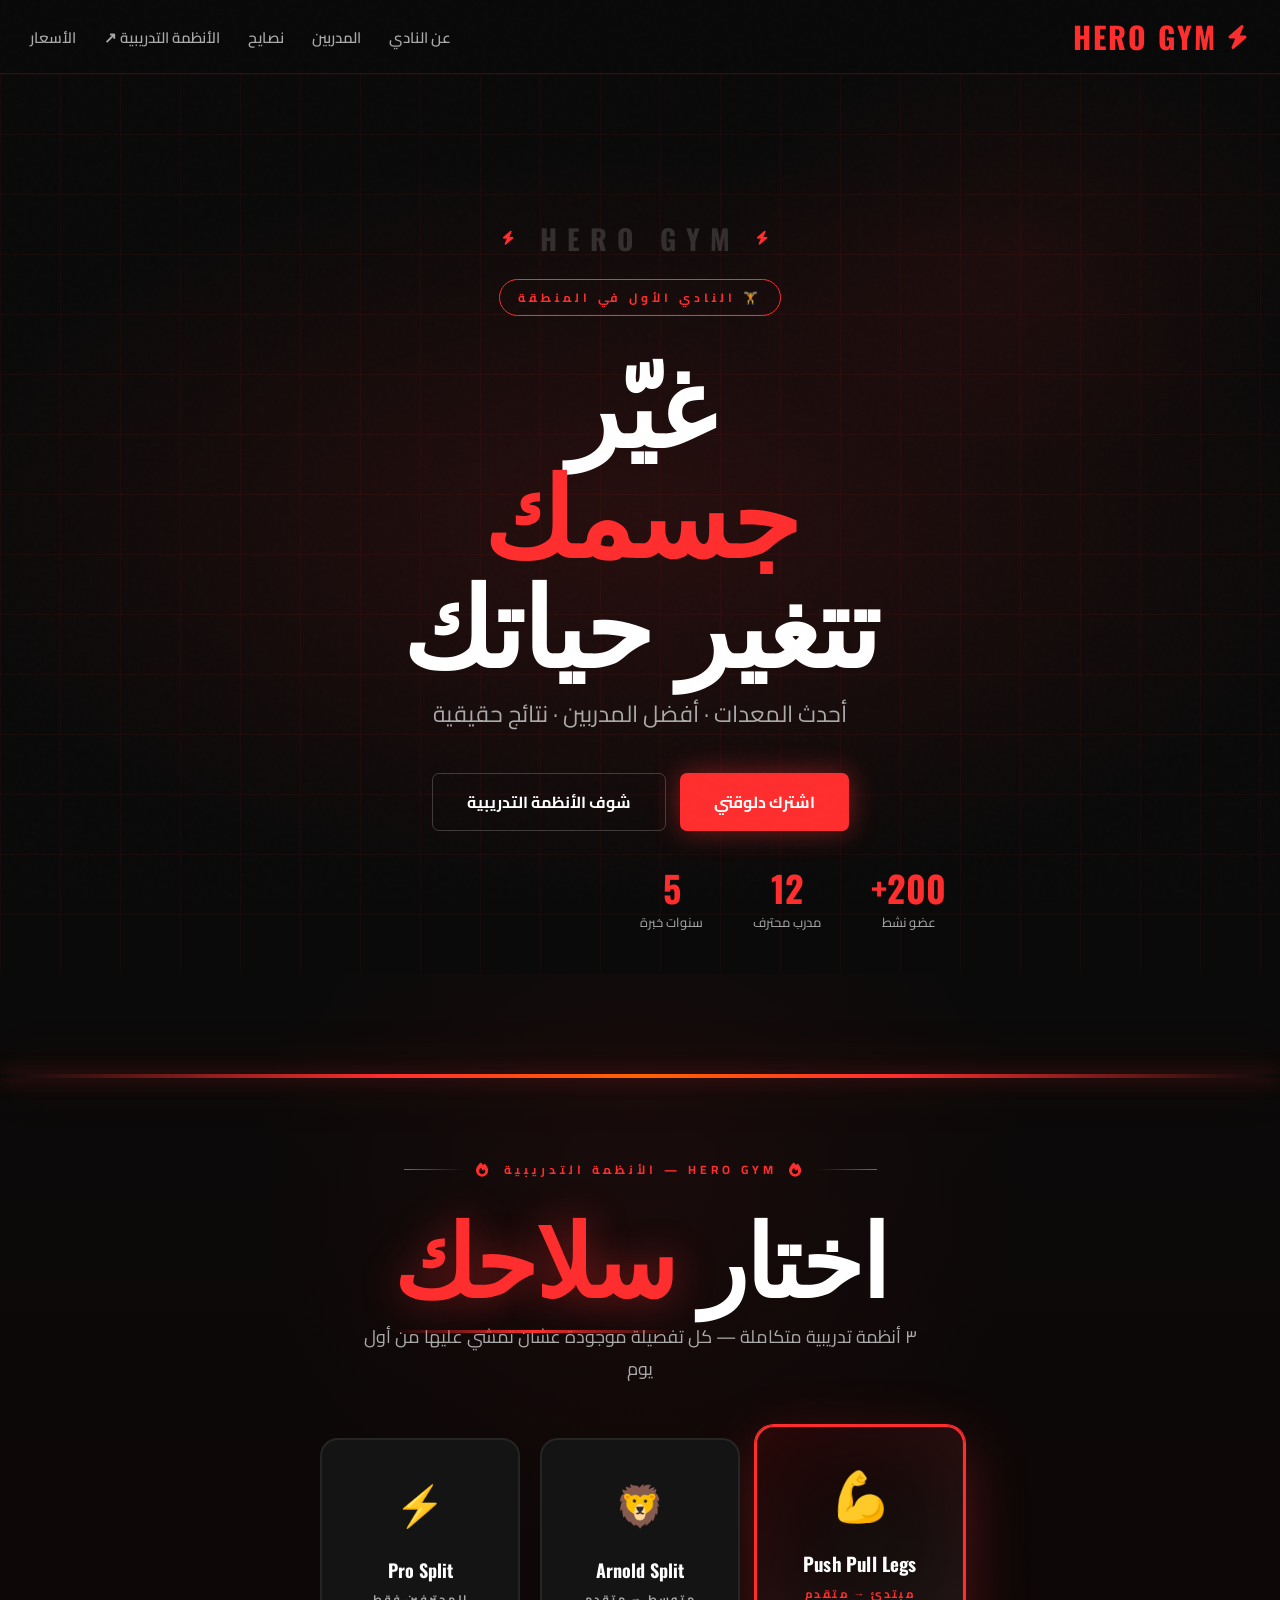
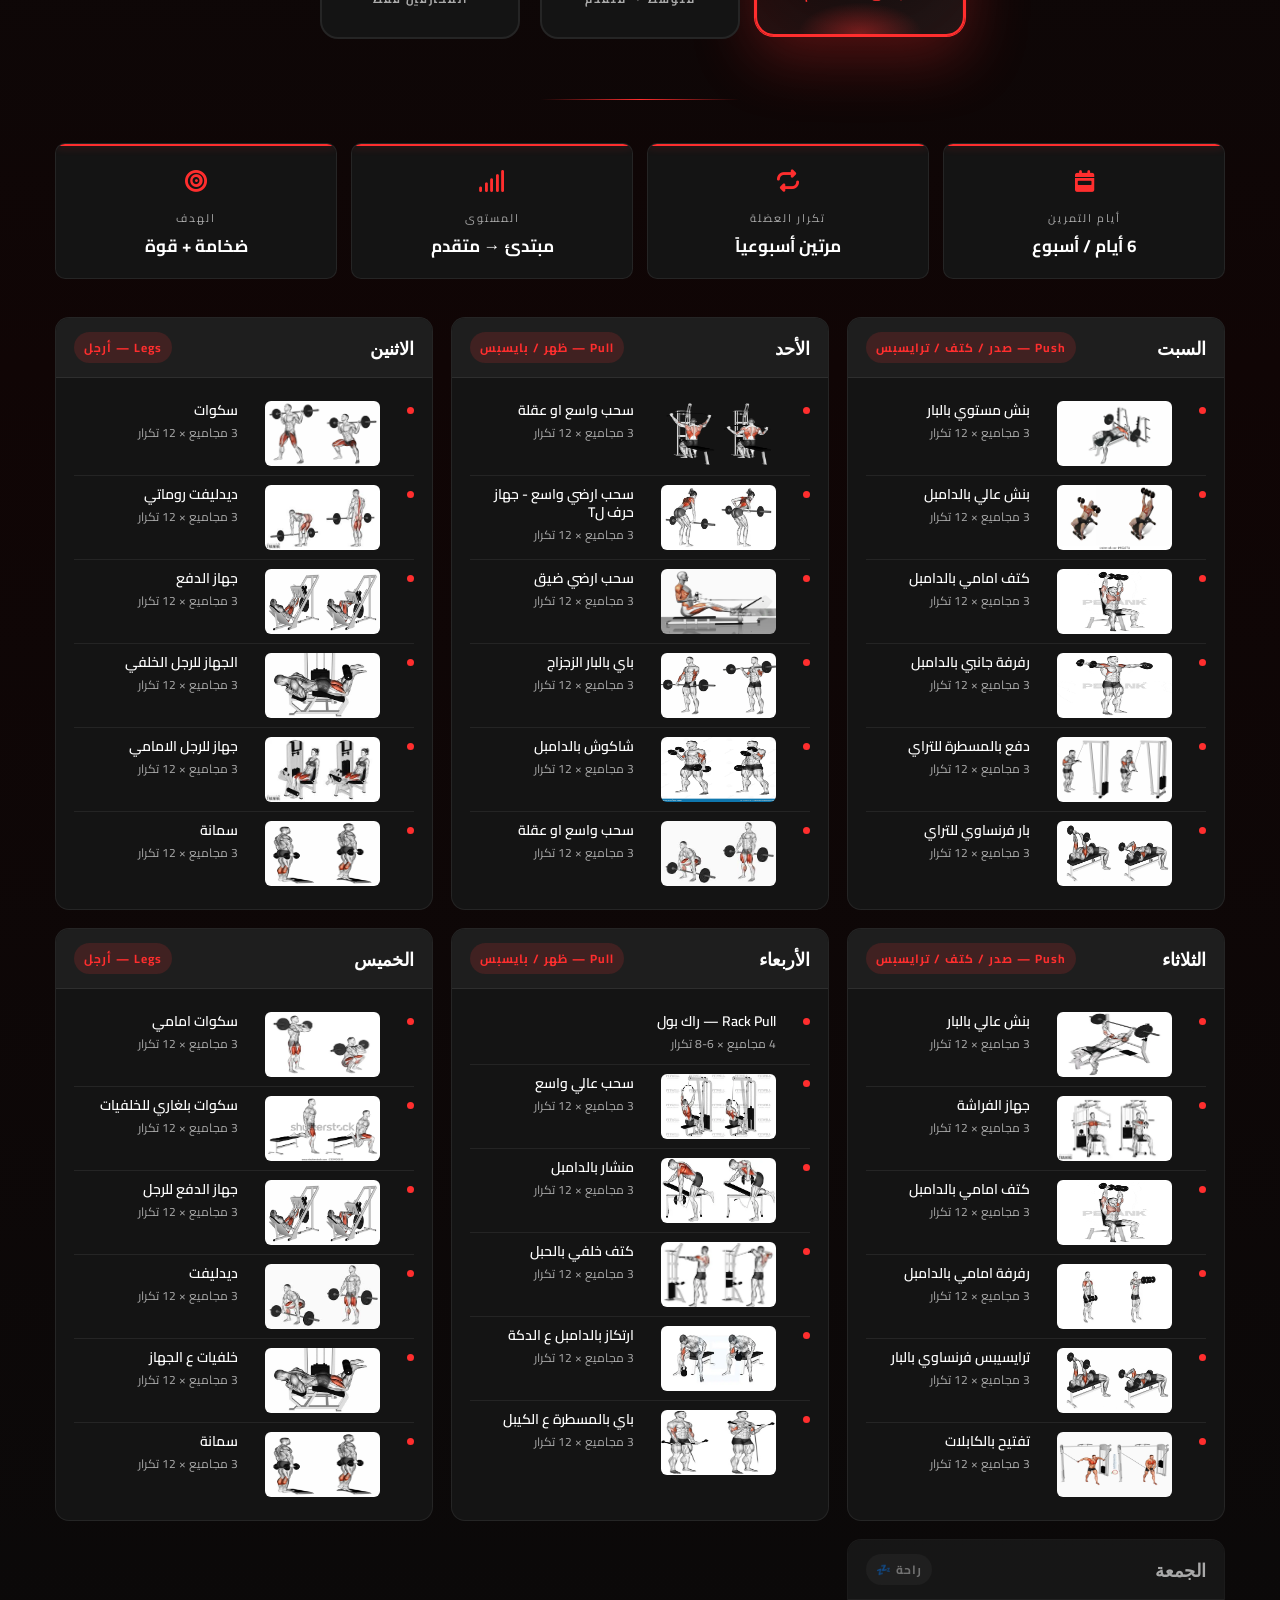
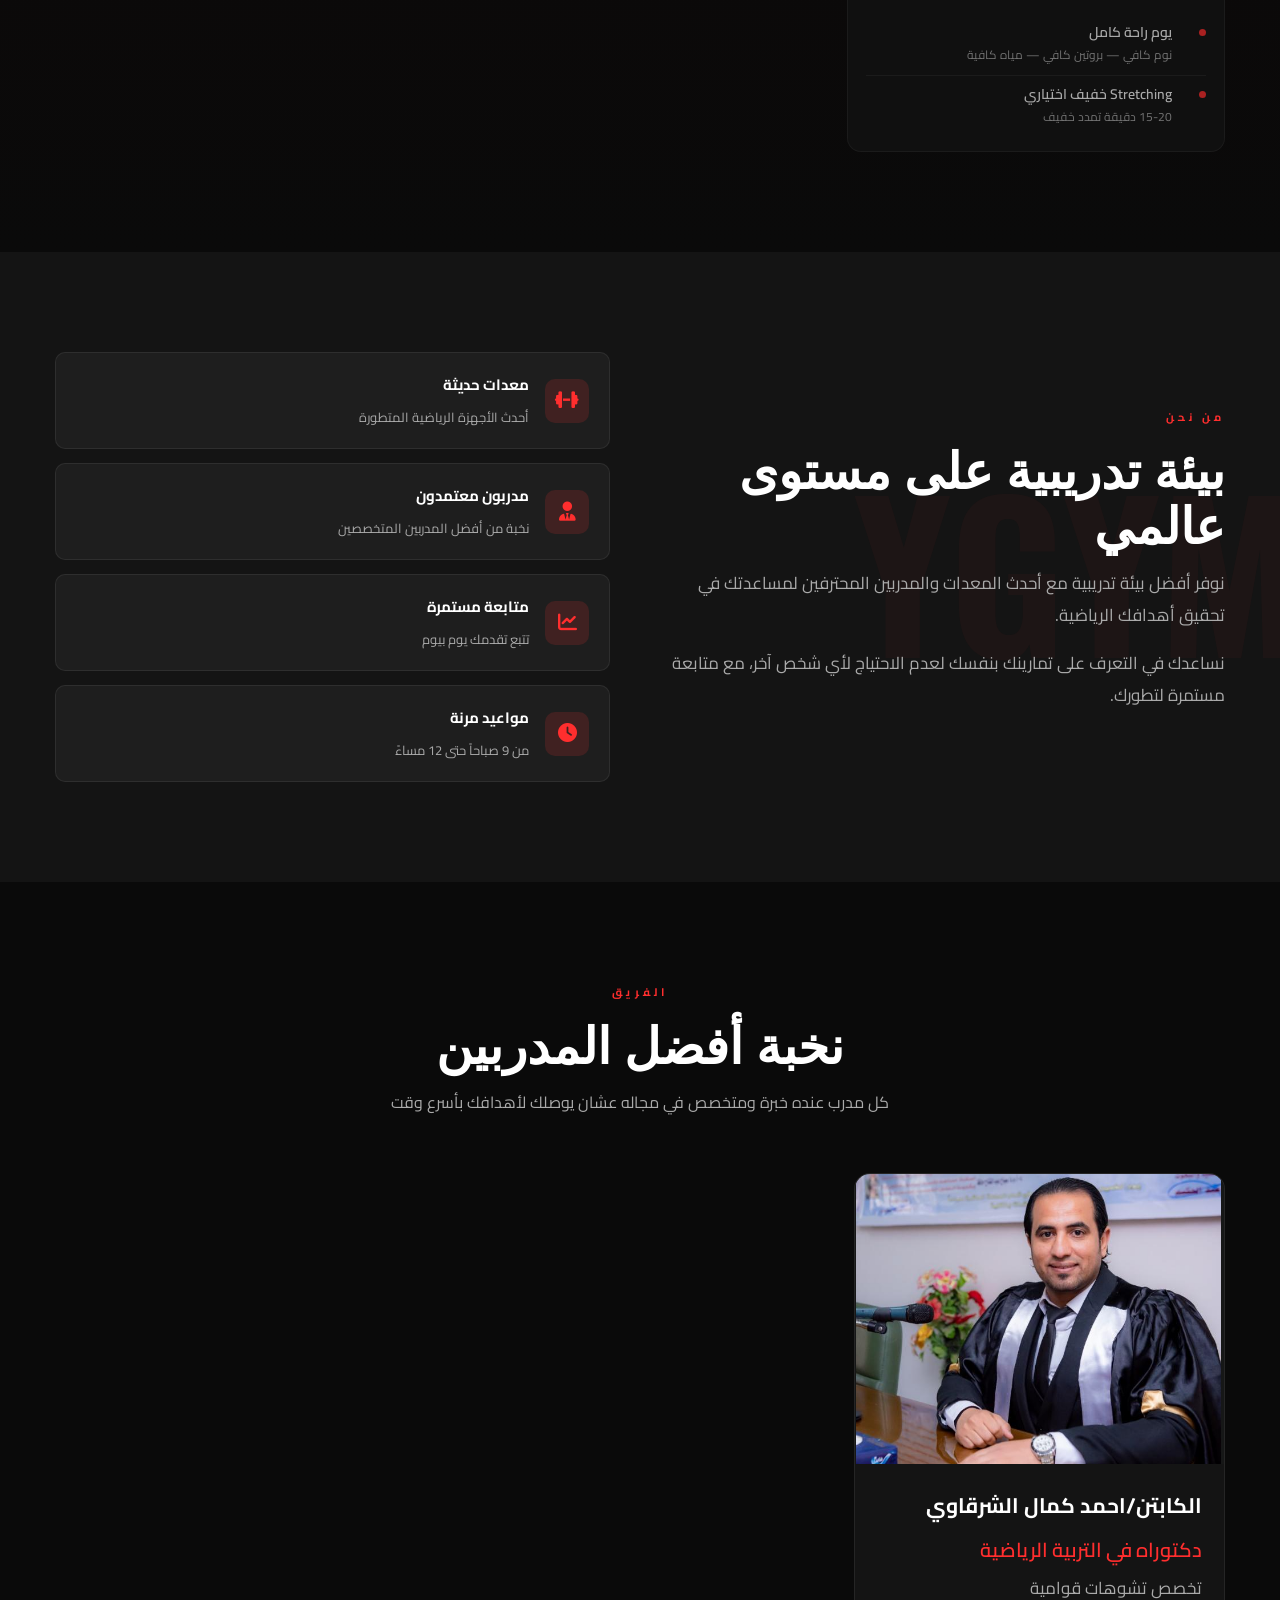
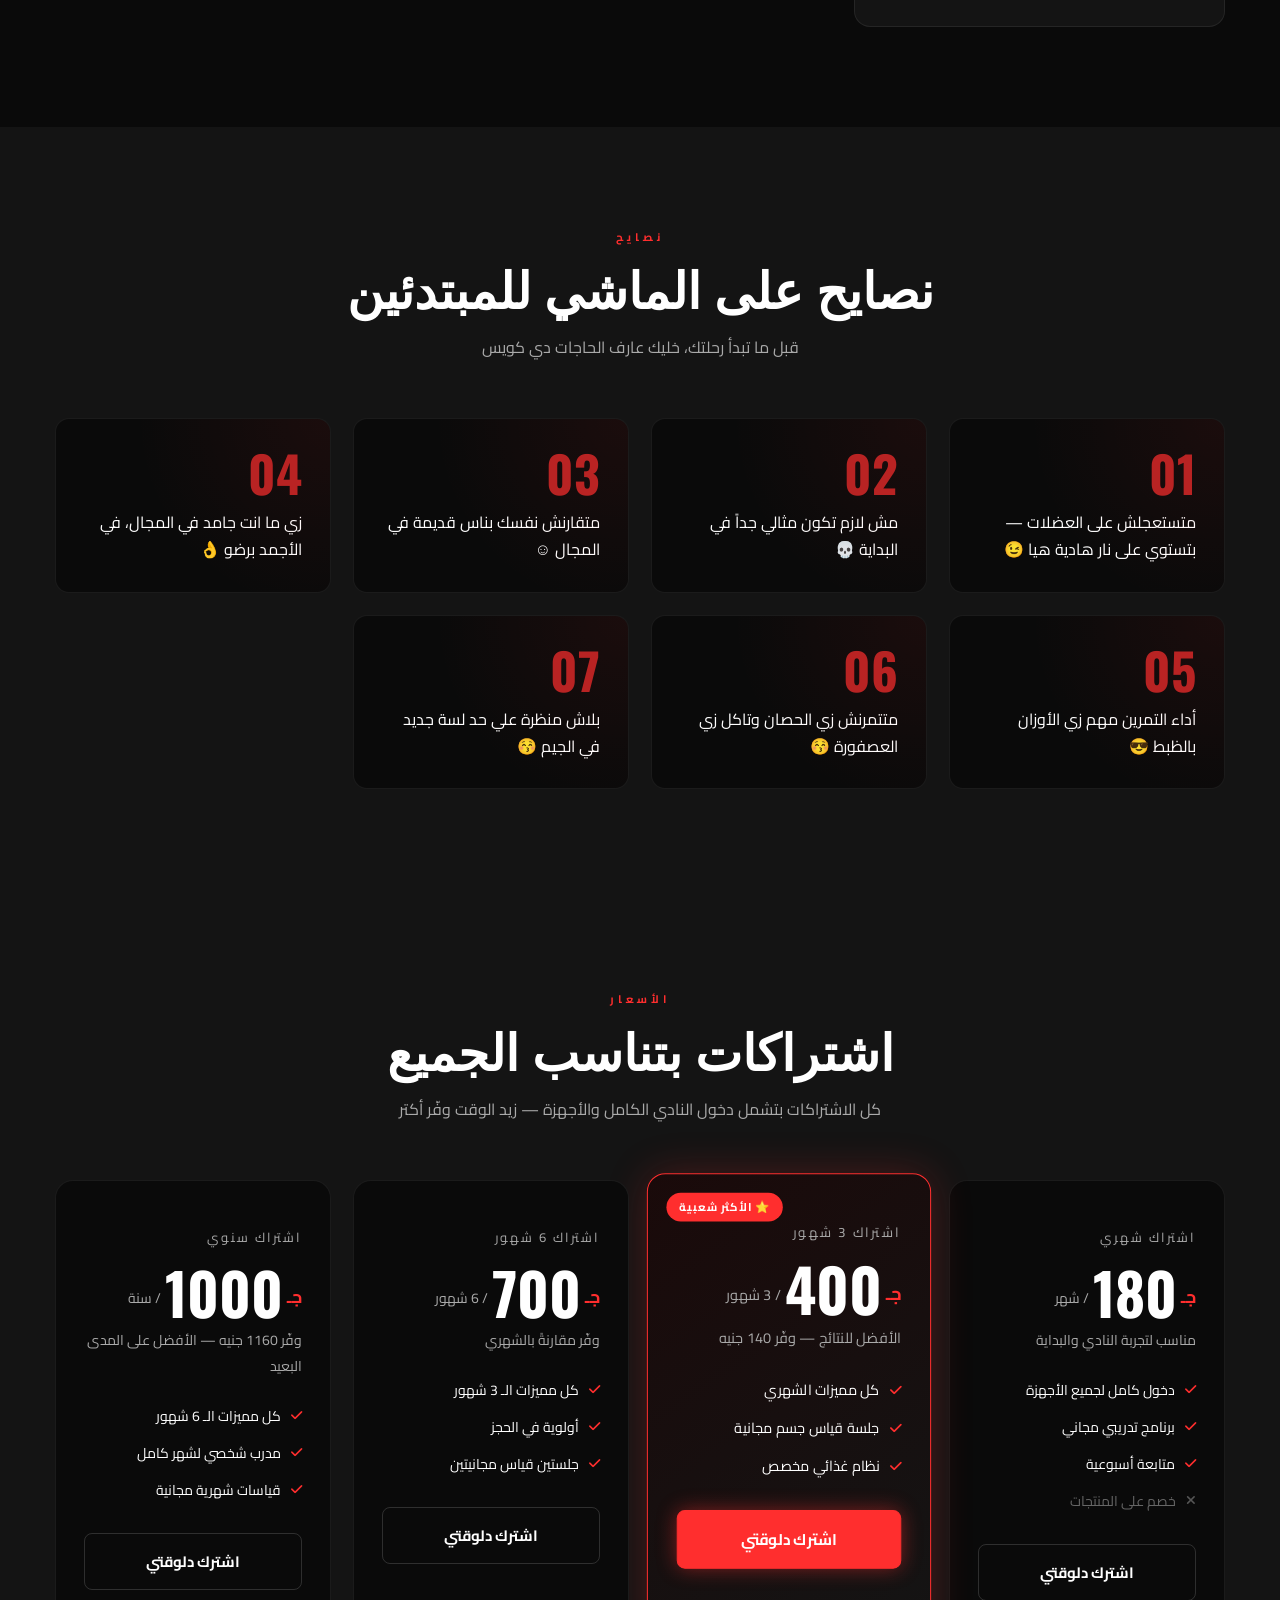
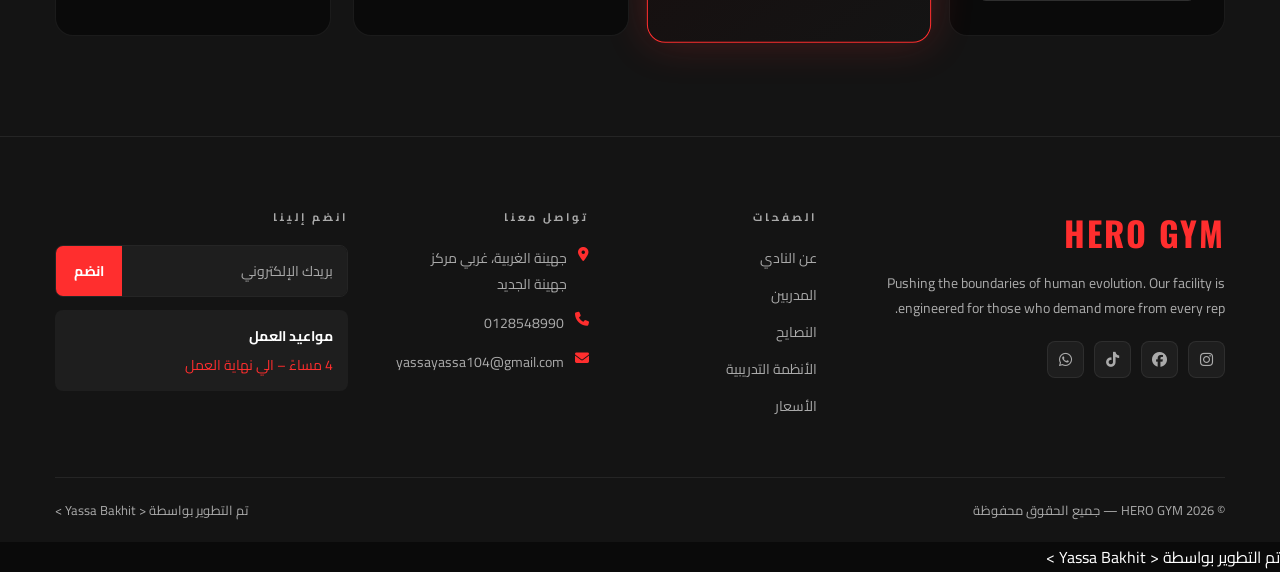
==== commit ffcad943: "Update index.html" ====
--- a/index.html
+++ b/index.html
@@ -545,7 +545,7 @@
       <p>كل مدرب عنده خبرة ومتخصص في مجاله عشان يوصلك لأهدافك بأسرع وقت</p>
     </div>
     <div class="trainers-grid">
-      <div class="trainer-card"><img class="trainer-img" src="images/(1) WhatsApp - Google Chrome 22_04_2026 03_04_30 م.png" alt="مدرب"><div class="trainer-info"><div class="trainer-name"> الكابتن/احمد كمال الشرقاوي</div><div class="trainer-role">دكتوراه في التربية الرياضية</div><div class="trainer-spec"> تخصص تشوهات قوامية</div></div></div>
+      <div class="trainer-card"><img class="trainer-img" src="Images/(1) WhatsApp - Google Chrome 22_04_2026 03_04_30 م.png" alt="مدرب"><div class="trainer-info"><div class="trainer-name"> الكابتن/احمد كمال الشرقاوي</div><div class="trainer-role">دكتوراه في التربية الرياضية</div><div class="trainer-spec"> تخصص تشوهات قوامية</div></div></div>
     </div>
   </div>
 </section>
@@ -715,4 +715,4 @@
 </html>
 
 
-تم التطوير بواسطة < Yassa Bakhit > +تم التطوير بواسطة < Yassa Bakhit > 
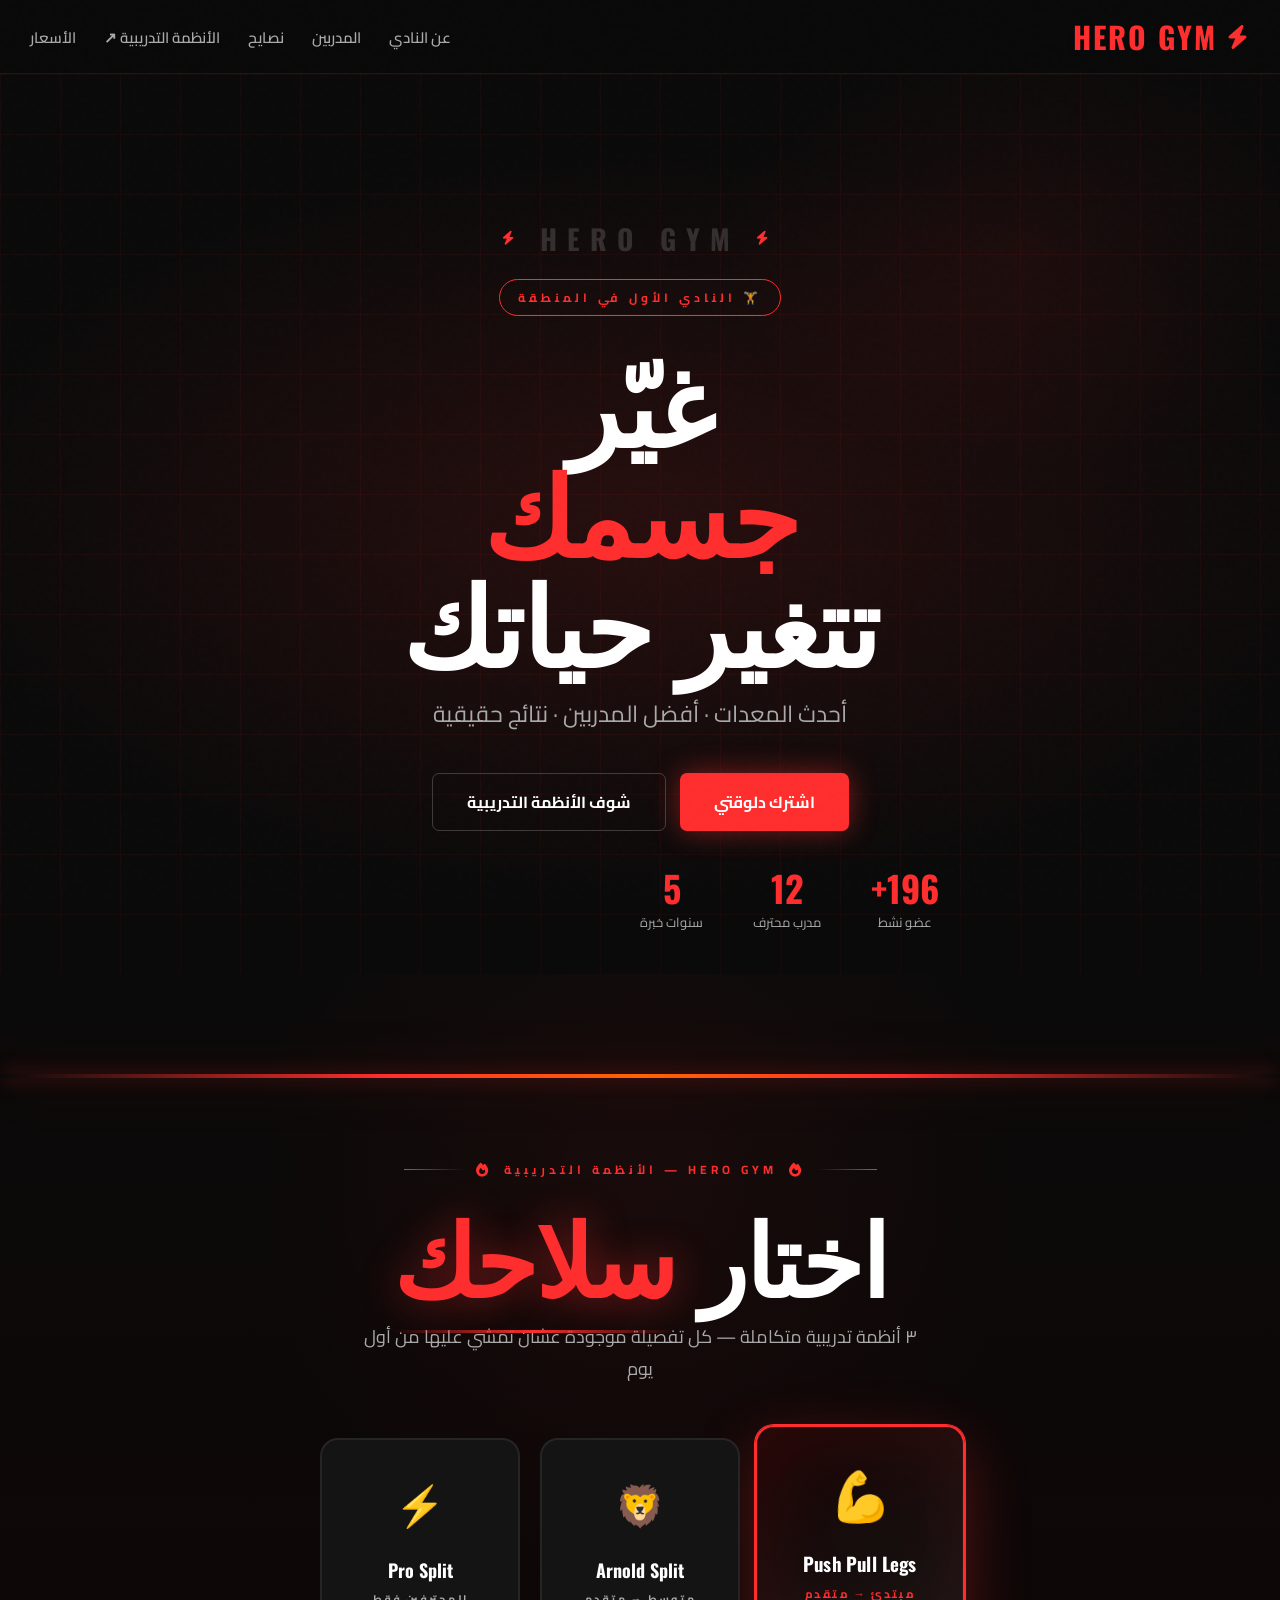
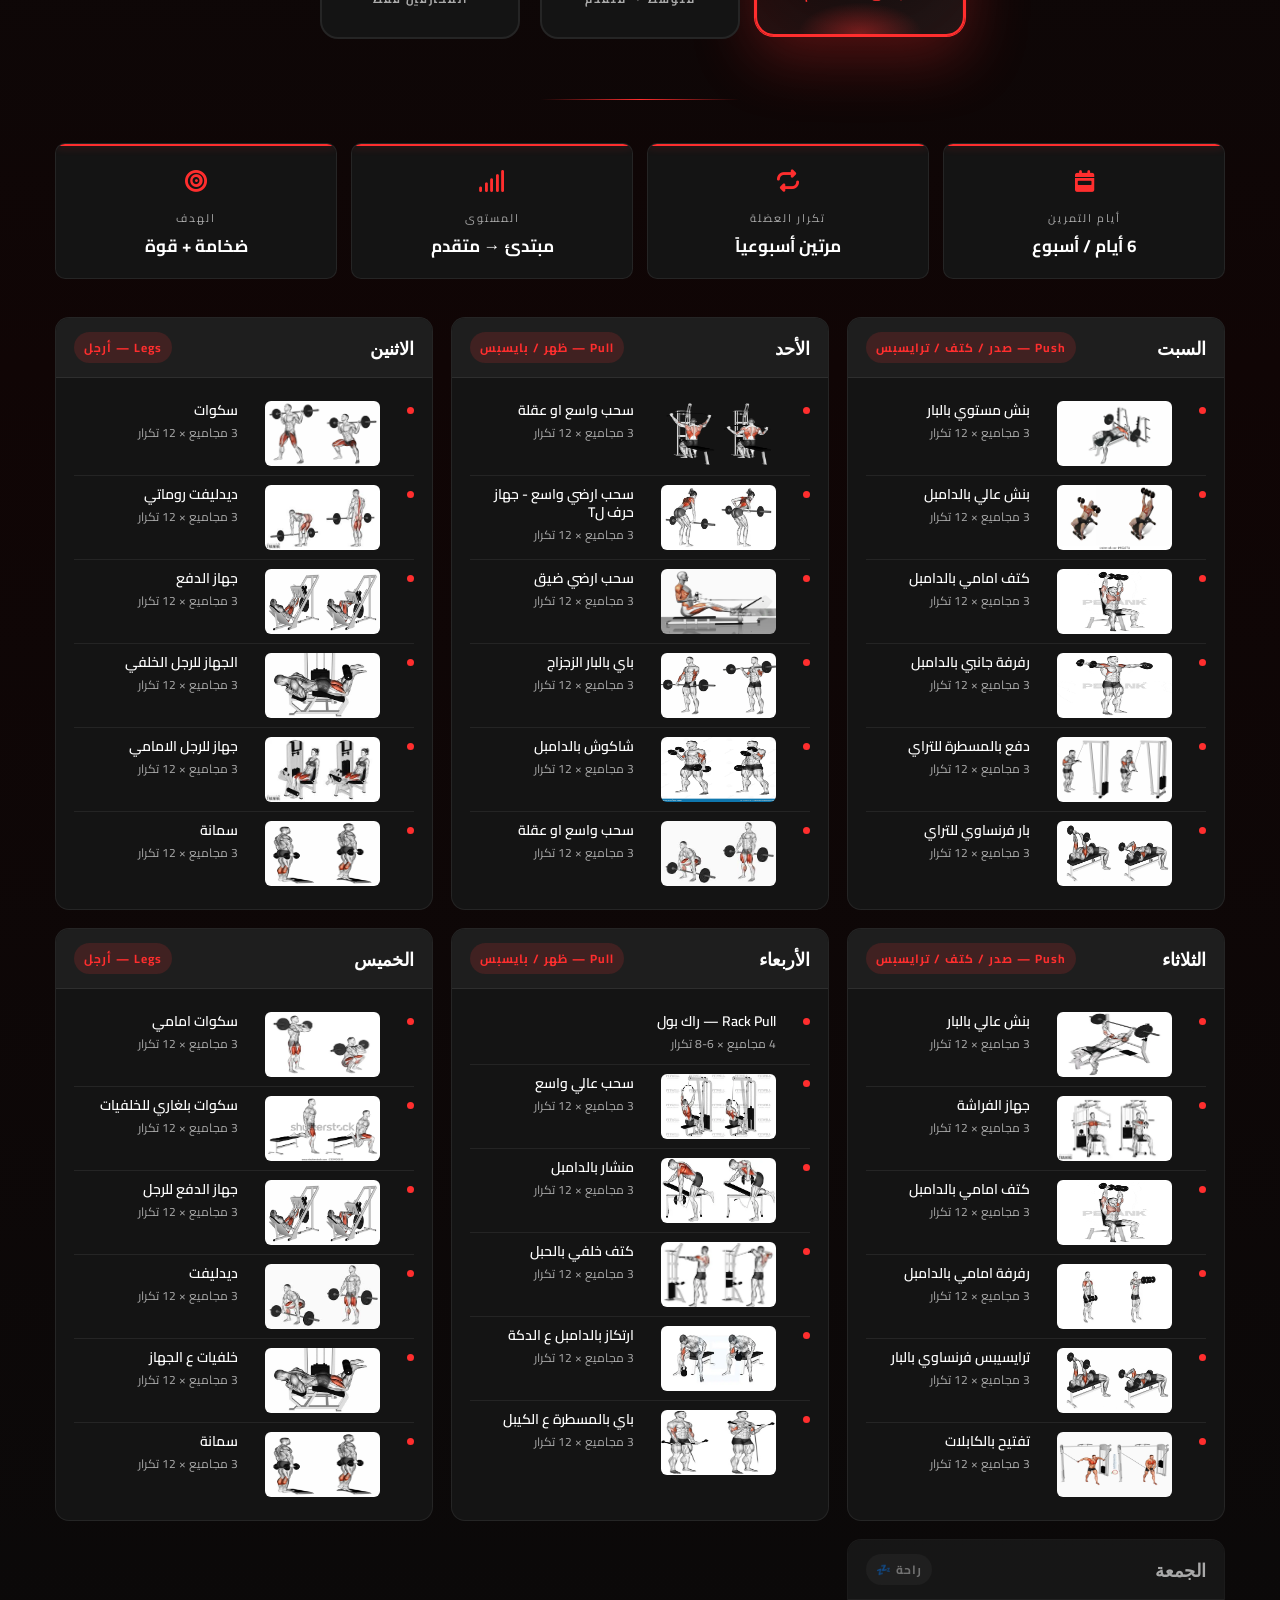
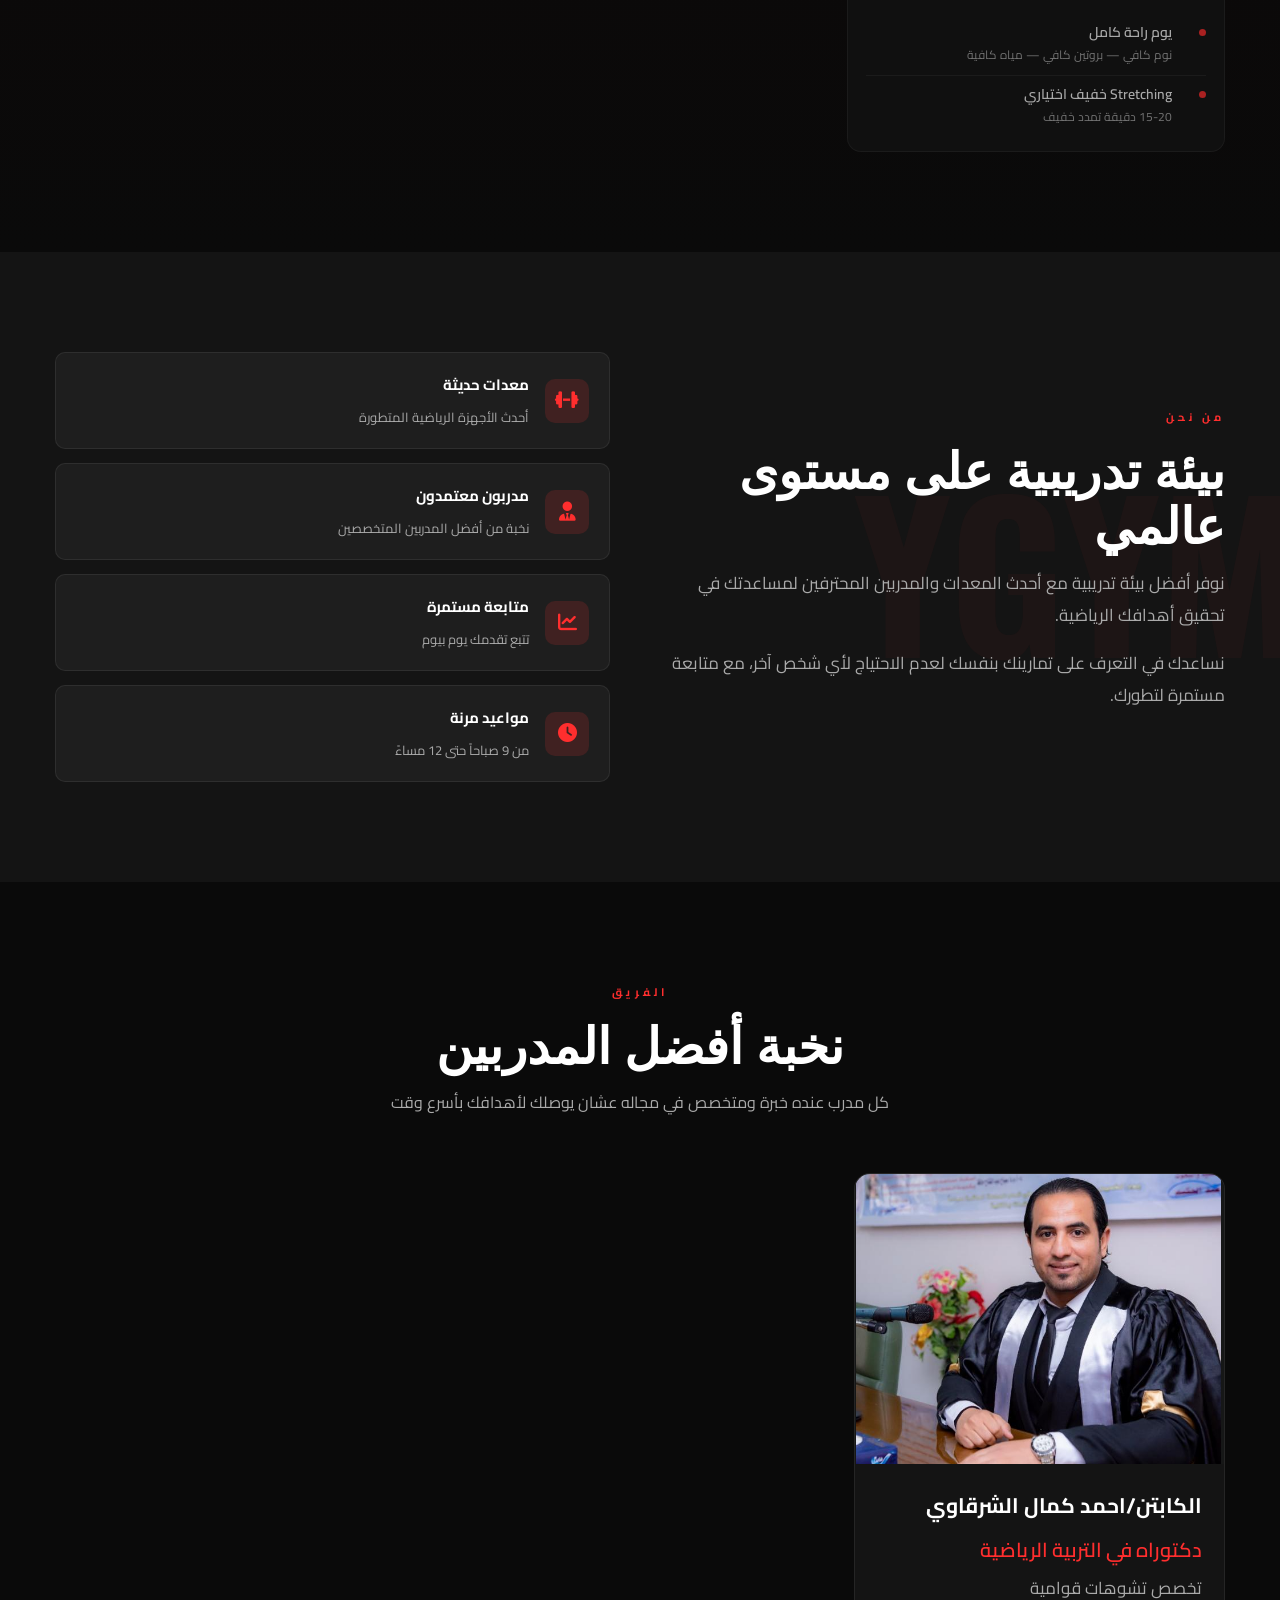
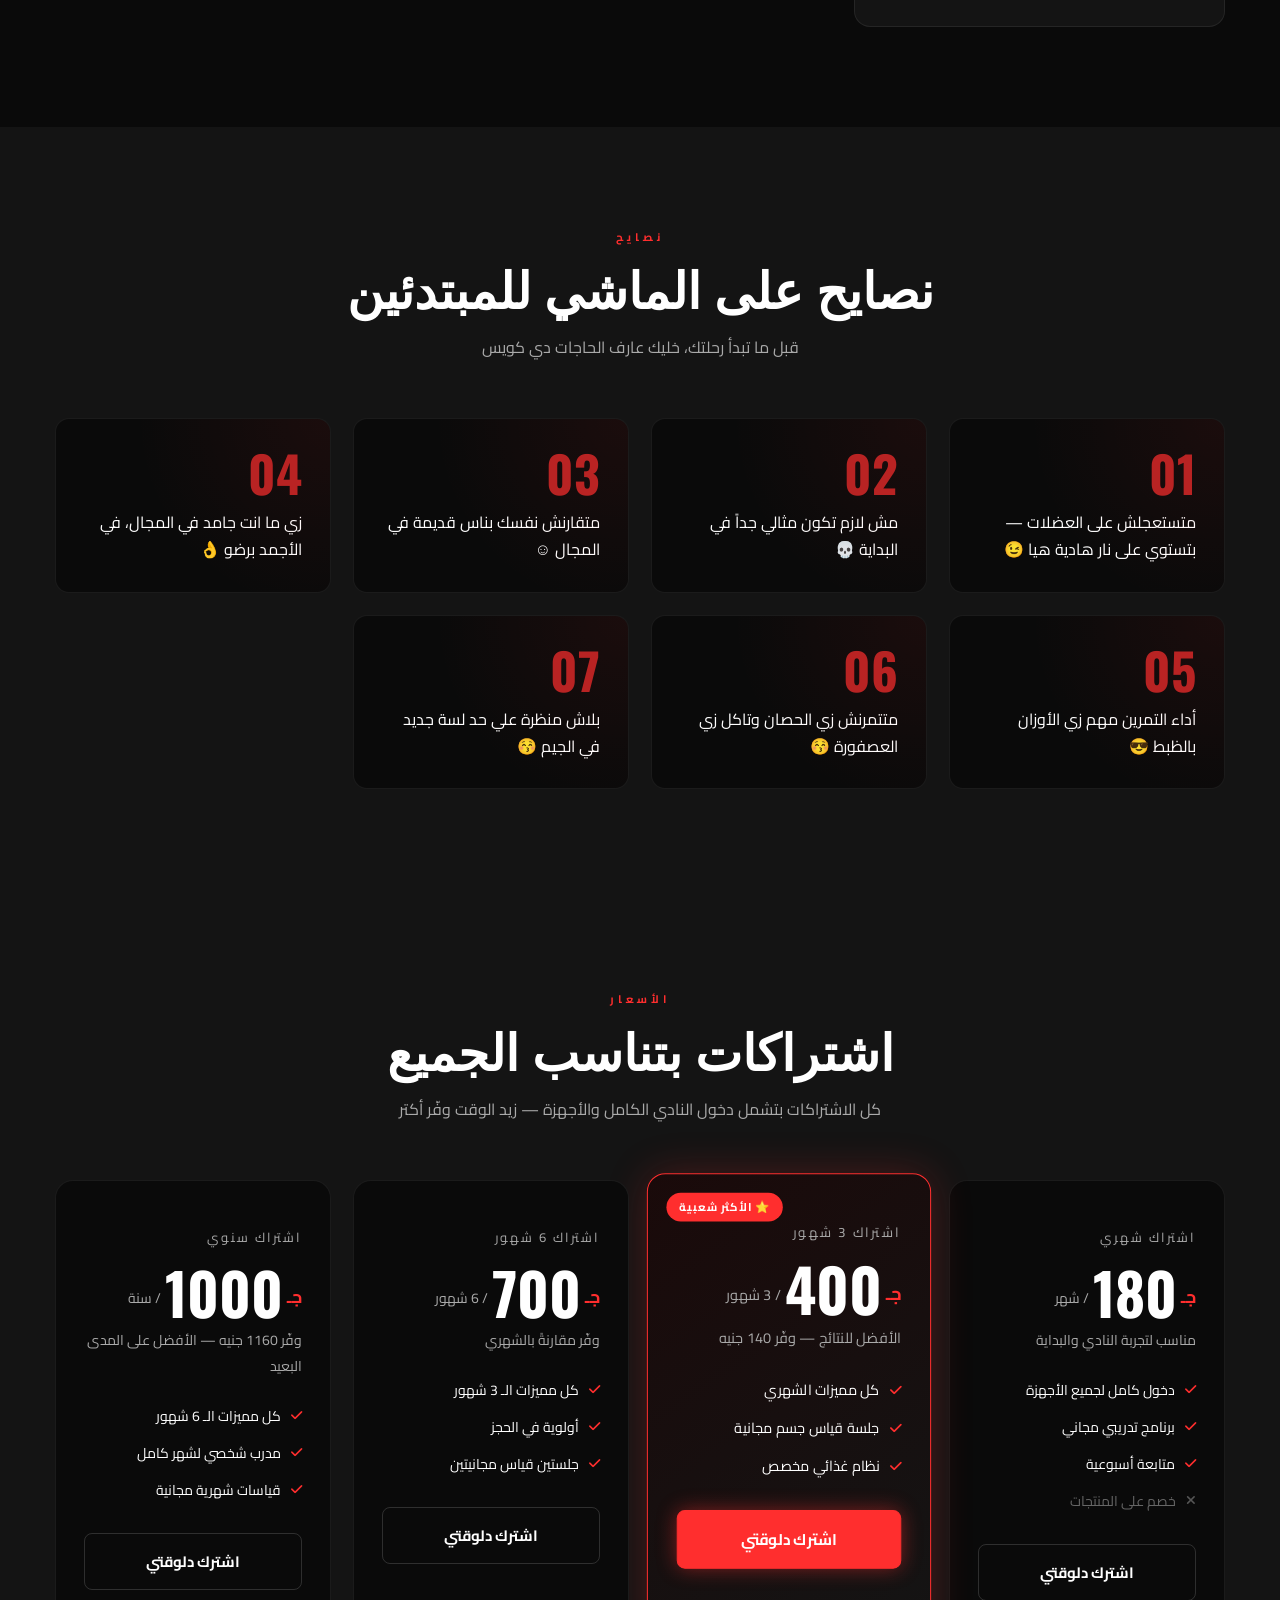
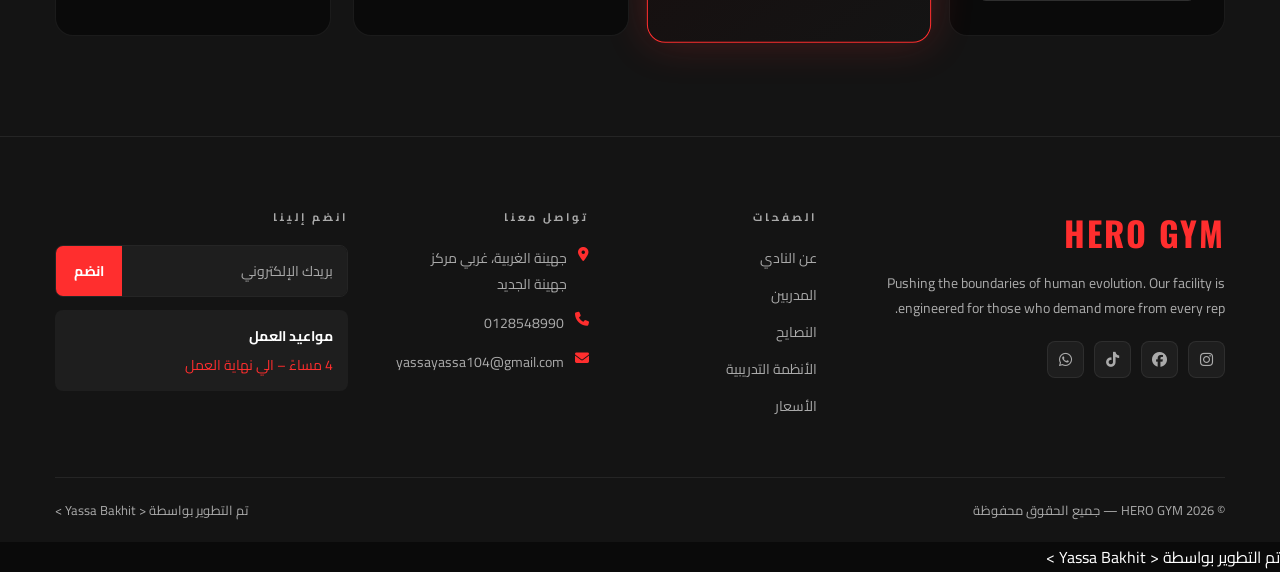
==== commit a74c6751: "Update index.html" ====
--- a/index.html
+++ b/index.html
@@ -545,7 +545,7 @@
       <p>كل مدرب عنده خبرة ومتخصص في مجاله عشان يوصلك لأهدافك بأسرع وقت</p>
     </div>
     <div class="trainers-grid">
-      <div class="trainer-card"><img class="trainer-img" src="Images/(1) WhatsApp - Google Chrome 22_04_2026 03_04_30 م.png" alt="مدرب"><div class="trainer-info"><div class="trainer-name"> الكابتن/احمد كمال الشرقاوي</div><div class="trainer-role">دكتوراه في التربية الرياضية</div><div class="trainer-spec"> تخصص تشوهات قوامية</div></div></div>
+      <div class="trainer-card"><img class="trainer-img" src="./Images/(1) WhatsApp - Google Chrome 22_04_2026 03_04_30 م.png" alt="مدرب"><div class="trainer-info"><div class="trainer-name"> الكابتن/احمد كمال الشرقاوي</div><div class="trainer-role">دكتوراه في التربية الرياضية</div><div class="trainer-spec"> تخصص تشوهات قوامية</div></div></div>
     </div>
   </div>
 </section>
